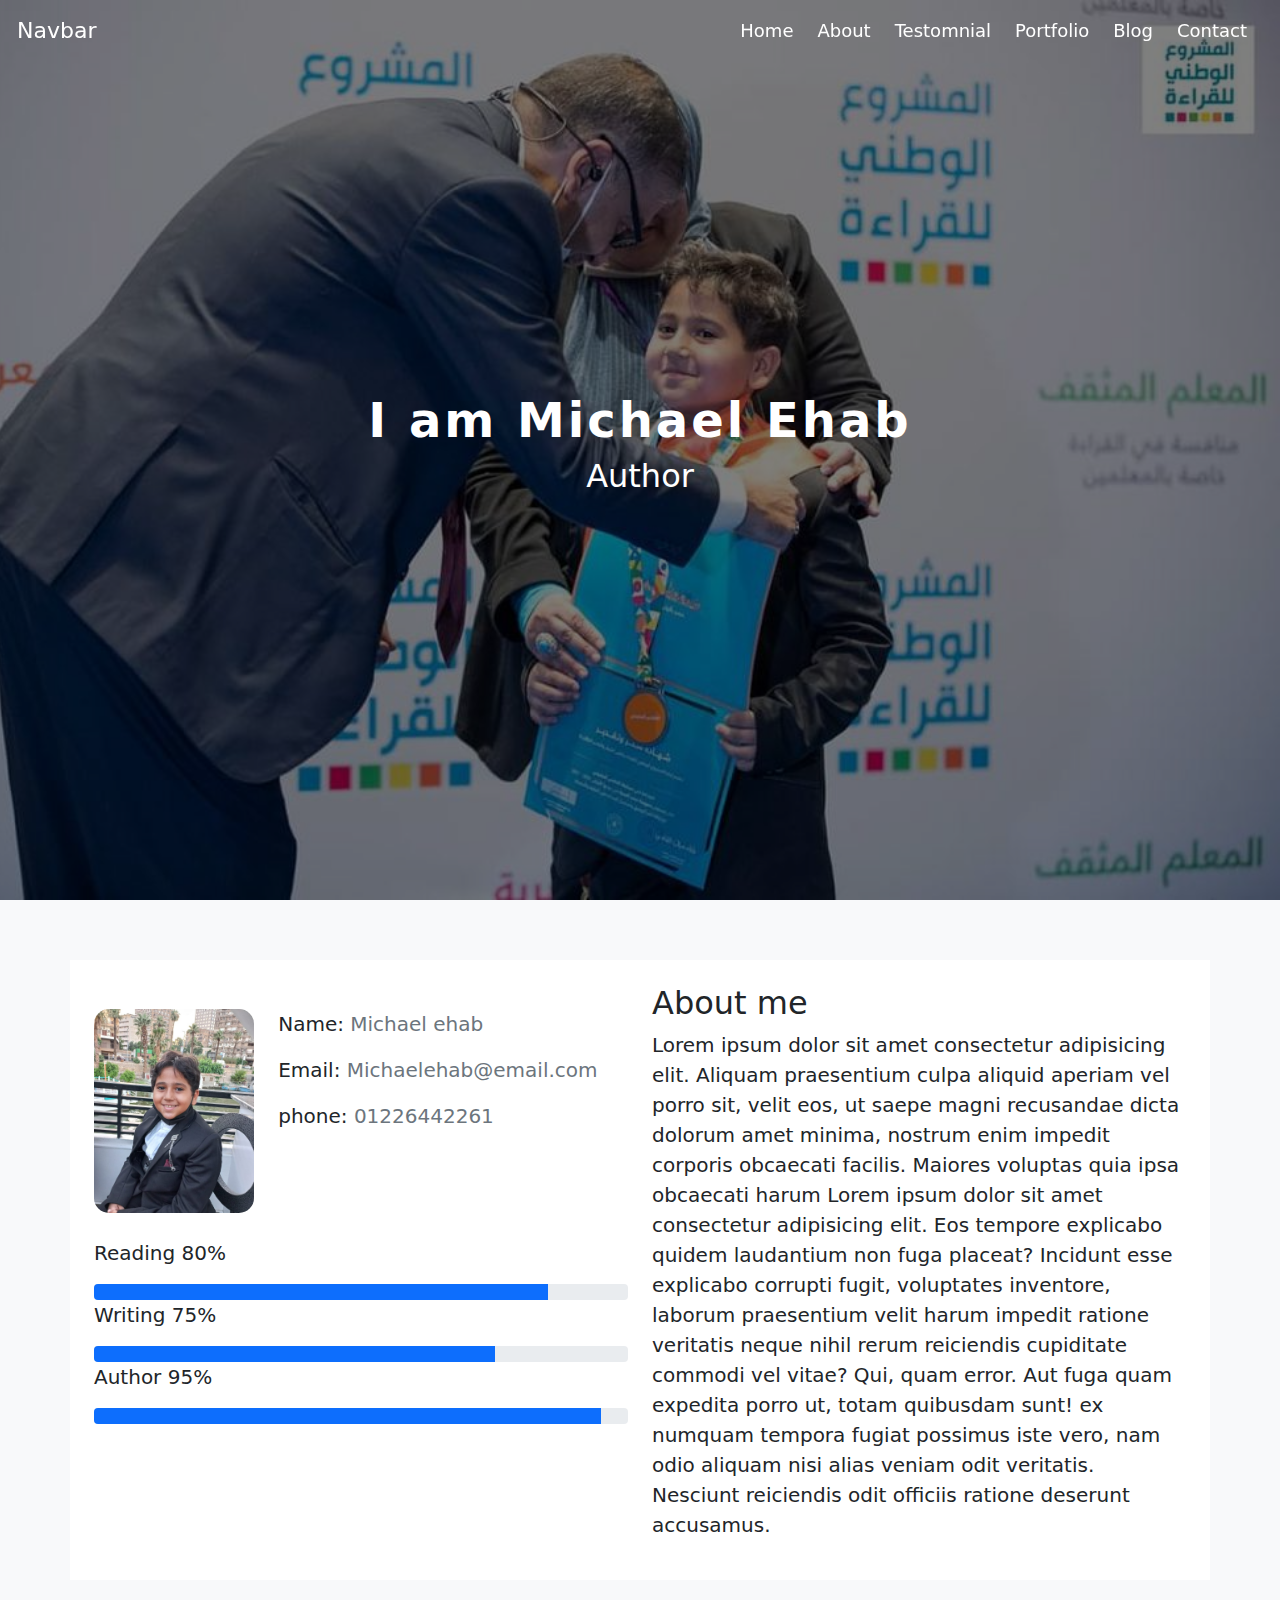
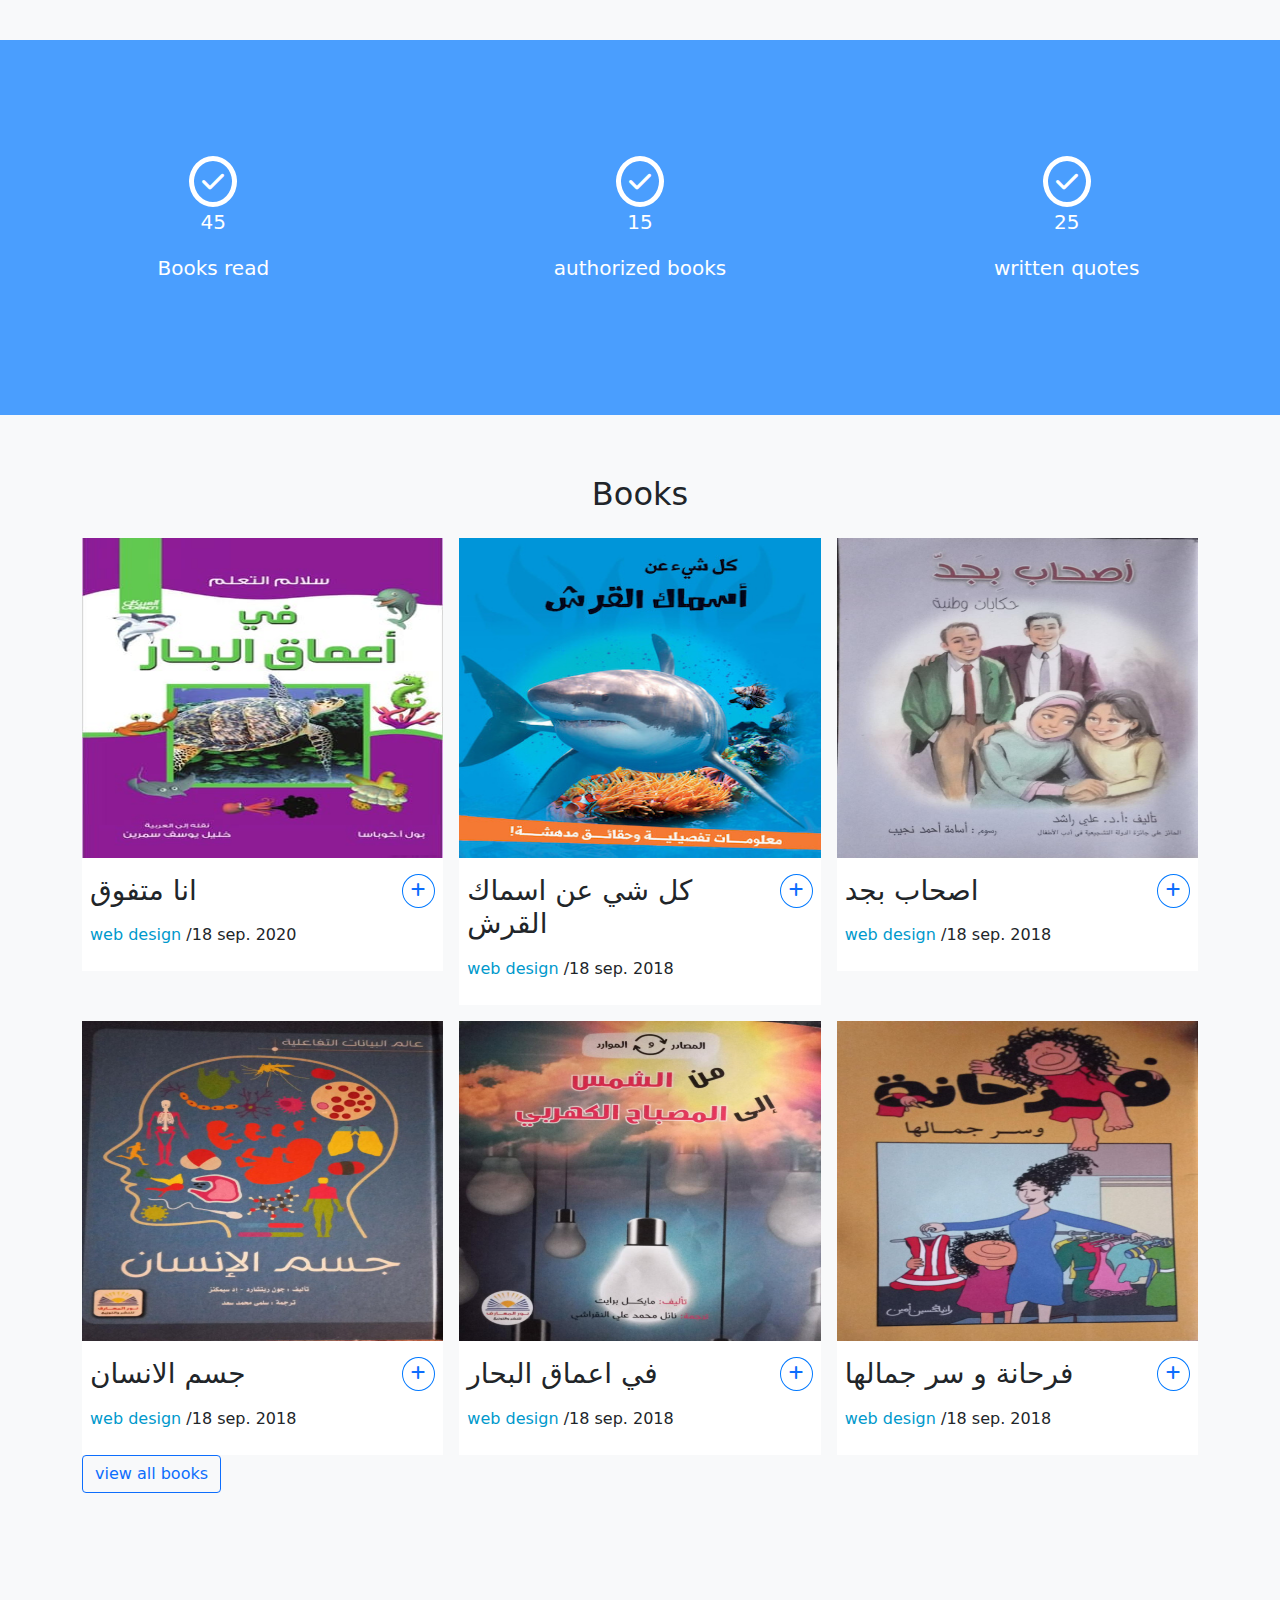
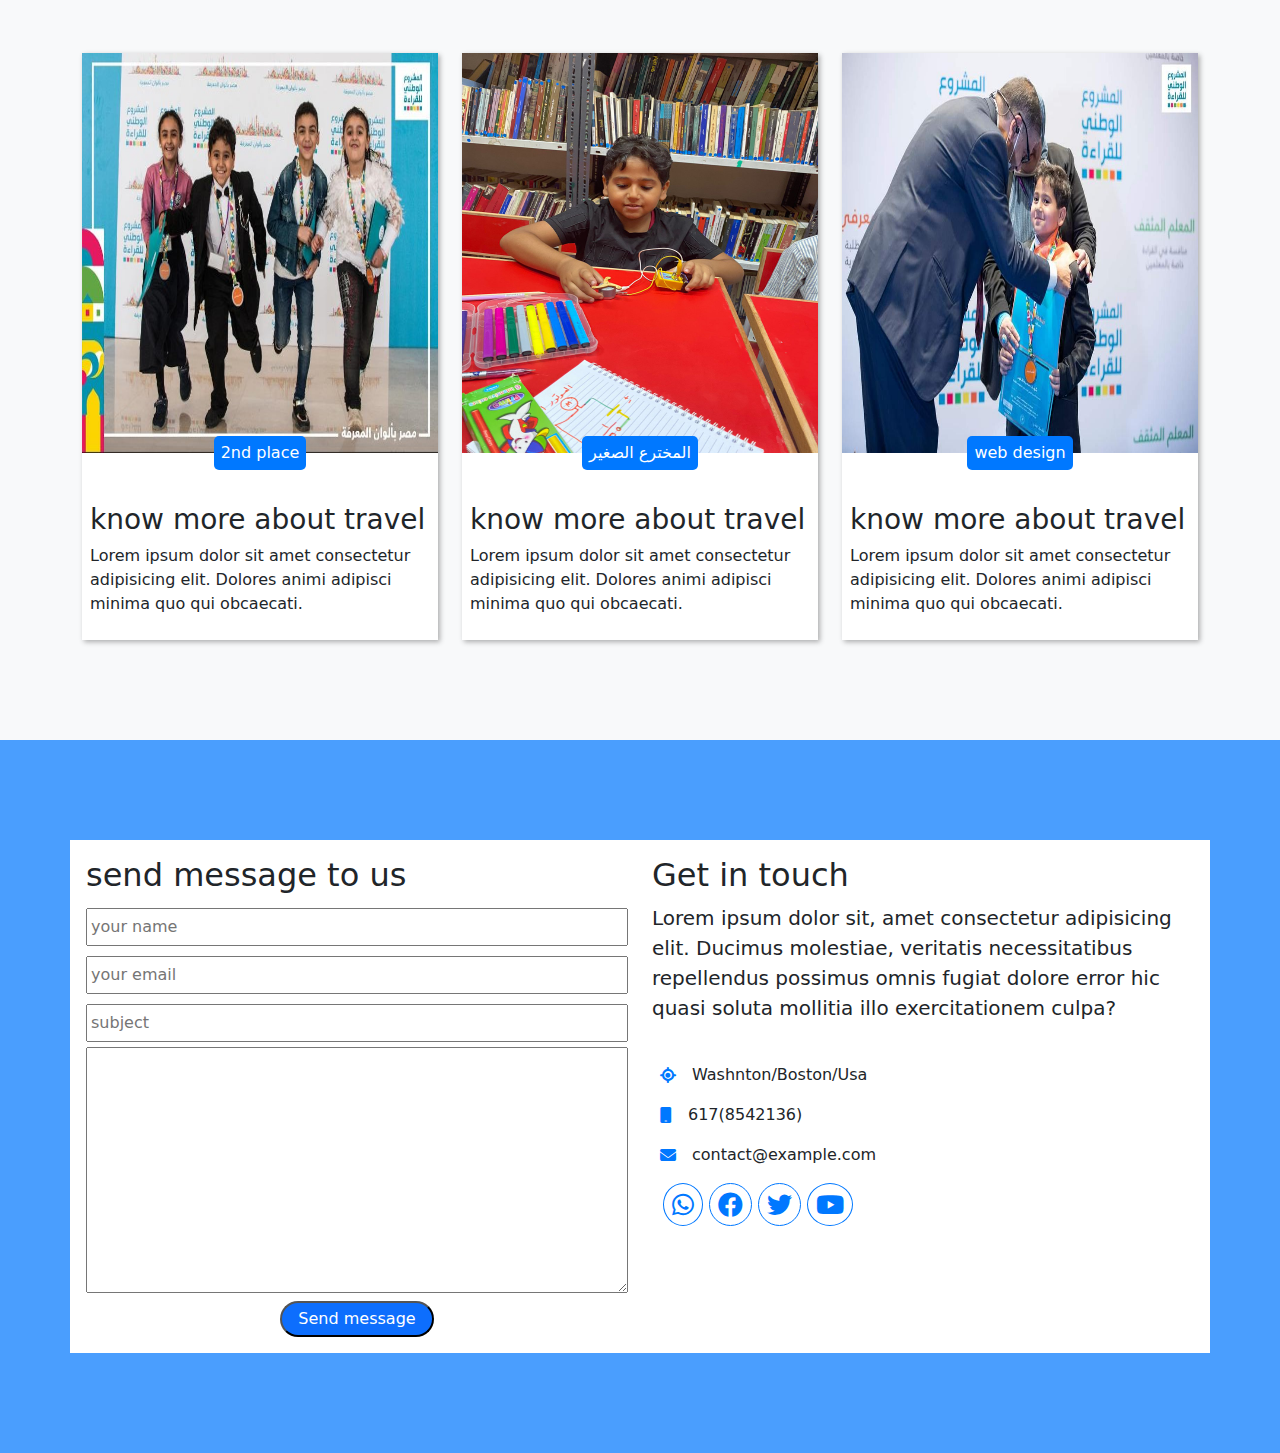
==== index.html @ 4e52237f "books" ====
<!DOCTYPE html>
<html lang="en">

<head>
    <meta charset="UTF-8">
    <meta http-equiv="X-UA-Compatible" content="IE=edge">
    <meta name="viewport" content="width=device-width, initial-scale=1.0">
    <title>Document</title>


    <link rel="stylesheet" href="css/bootstrap.min.css">
    <link rel="stylesheet" href="css/style.css">
    <link rel="stylesheet" href="css/all.min.css">
</head>

<nav id="main-nav" class="navbar navbar-expand-lg navbar-dark fixed-top">
    <div class="container-fluid">
        <div class="space">
            <div class="brand">
                <a class="navbar-brand" href="#">Navbar</a>
                <button class="navbar-toggler" type="button" data-bs-toggle="collapse" data-bs-target="#navbarNav"
                    aria-controls="navbarNav" aria-expanded="false" aria-label="Toggle navigation">
                    <span class="navbar-toggler-icon"></span>
                </button>
            </div>
            <div class="links p-1 ms-auto">
                <div class="collapse navbar-collapse" id="navbarNav">
                    <ul class="navbar-nav ">
                        <li class="nav-item">
                            <a class="nav-link" href="#home">Home</a>
                        </li>
                        <li class="nav-item">
                            <a class="nav-link" href="#about">About</a>
                        </li>


                        <li class="nav-item">
                            <a class="nav-link" href="#testomnial">Testomnial</a>
                        </li>
                        <li class="nav-item">
                            <a class="nav-link" href="#portfolio">Portfolio</a>
                        </li>
                        <li class="nav-item">
                            <a class="nav-link" href="#blog">Blog</a>
                        </li>
                        <li class="nav-item">
                            <a class="nav-link" href="#Contact">Contact</a>
                        </li>
                    </ul>
                </div>
            </div>
        </div>
    </div>
</nav>
<header id="home" class=" d-flex justify-content-center align-items-center">

    <div class="layer2">

    </div>
    <div class="content-home">
        <h1> I am Michael Ehab</h1>
        <h2> Author</h2>
    </div>

</header>

<body class=" bg-light">
    <div id="about" class="about ">
        <div class="container bg-white p-4">
            <div class="row">
                <div class="col-lg-6">
                    <div class="inner d-flex">
                        <div class="image">
                            <img src="images/mikoo.jpeg">
                        </div>
                        <div class="me ps-4">
                            <p class="lead"> Name: <span class="text-muted"> Michael ehab</span></p>

                            <p class="lead"> Email: <span class="text-muted"> Michaelehab@email.com</span></p>
                            <p class="lead"> phone: <span class="text-muted"> 01226442261</span></p>
                        </div>
                    </div>
                    <div class="skills">
                        <div class="abil">
                            <p class="lead"> Reading 80%</p>
                            <div class="progress ">
                                <div class="progress-bar" role="progressbar" style="width: 85%" aria-valuenow="0"
                                    aria-valuemin="0" aria-valuemax="100"></div>
                            </div>
                        </div>
                        <div class="abil">
                            <p class="lead"> Writing 75%</p>
                            <div class="progress w-100">
                                <div class="progress-bar" role="progressbar" style="width: 75%" aria-valuenow="0"
                                    aria-valuemin="0" aria-valuemax="100"></div>
                            </div>
                        </div>
                        <div class="abil">
                            <p class="lead"> Author 95%</p>
                            <div class="progress w-100">
                                <div class="progress-bar" role="progressbar" style="width: 95%" aria-valuenow="0"
                                    aria-valuemin="0" aria-valuemax="100"></div>
                            </div>
                        </div>


                    </div>

                </div>
                <div class="col-lg-6">
                    <h2> About me</h2>
                    <p class="lead"> Lorem ipsum dolor sit amet consectetur adipisicing elit. Aliquam praesentium culpa
                        aliquid
                        aperiam vel porro sit, velit eos, ut saepe magni recusandae dicta dolorum amet minima, nostrum
                        enim impedit corporis obcaecati facilis. Maiores voluptas quia ipsa obcaecati harum Lorem ipsum
                        dolor sit amet consectetur adipisicing elit. Eos tempore explicabo quidem laudantium non fuga
                        placeat? Incidunt esse explicabo corrupti fugit, voluptates inventore, laborum praesentium velit
                        harum impedit ratione veritatis neque nihil rerum reiciendis cupiditate commodi vel vitae? Qui,
                        quam error. Aut fuga quam expedita porro ut, totam quibusdam sunt! ex numquam
                        tempora fugiat possimus iste vero, nam odio aliquam nisi alias veniam odit veritatis. Nesciunt
                        reiciendis odit officiis ratione deserunt accusamus.</p>
                </div>
            </div>

        </div>
    </div>


    <div id="projects" class="clients">
        <div class="layer"></div>
        <div class="container-fluid position-relative text-white fw-bolder">
            <div class="row">
                <div class="col-lg-4 text-center py-3">
                    <div class="ico-clients">
                        <i class="fa-solid fa-check"></i>
                    </div>
                    <p class="lead"> 45 </p>
                    <p class="lead"> Books read</p>
                </div>
                <div class="col-lg-4 text-center py-3">
                    <div class="ico-clients">
                        <i class="fa-solid fa-check"></i>
                    </div>
                    <p class="lead"> 15 </p>
                    <p class="lead"> authorized books</p>
                </div>
                <div class="col-lg-4 text-center py-3">
                    <div class="ico-clients">
                        <i class="fa-solid fa-check"></i>
                    </div>
                    <p class="lead"> 25 </p>
                    <p class="lead"> written quotes</p>
                </div>

            </div>
        </div>

    </div>
    <div id="portfolio" class="portfolio">
        <div class="container">
            <div class="row gx-3 gy-3">
                <h2 class="text-center"> Books</h2>

                <div class="col-lg-4 overflow-hidden ">
                    <div class="overflow-hidden">
                        <img class="img-portfolio" src="images/IMG-20220711-WA0028.jpg">
                    </div>
                    <div class="content-port d-flex justify-content-between  bg-white p-2">
                        <div class="data">
                            <h3 class="py-2"> انا متفوق</h3>
                            <p> <span class="color"> web design</span> /18 sep. 2020</p>
                        </div>
                        <div
                            class="ico-portfolio rounded-circle d-flex justify-content-center align-items-center py-3 px-2 mt-2">
                           <a href="">
                            <i class="fa-solid fa-plus "></i>
                           </a>
                           
                        </div>
                    </div>
                </div>
                <div class="col-lg-4 overflow-hidden">
                    <div class="overflow-hidden">
                        <img class="img-portfolio " src="images/IMG-20220709-WA0010.jpg">
                    </div>
                    <div class="content-port d-flex justify-content-between  bg-white p-2">
                        <div class="data">
                            <h3 class="py-2"> كل شي عن اسماك القرش</h3>
                            <p> <span class="color"> web design</span> /18 sep. 2018</p>
                        </div>
                        <div
                            class="ico-portfolio rounded-circle d-flex justify-content-center align-items-center py-3 px-2 mt-2">
                            <a href="">
                                <i class="fa-solid fa-plus "></i>
                               </a>
                        </div>
                    </div>
                </div>

                <div class="col-lg-4 overflow-hidden">
                    <div class="overflow-hidden">
                        <img class="img-portfolio" src="images/IMG-20220711-WA0024.jpg">
                    </div>
                    <div class="content-port d-flex justify-content-between  bg-white p-2">
                        <div class="data">
                            <h3 class="py-2"> اصحاب بجد</h3>
                            <p> <span class="color"> web design</span> /18 sep. 2018</p>
                        </div>
                        <div
                            class="ico-portfolio rounded-circle d-flex justify-content-center align-items-center py-3 px-2 mt-2">
                            <a href="">
                                <i class="fa-solid fa-plus "></i>
                               </a>
                        </div>
                    </div>
                </div>

                <div class="col-lg-4 overflow-hidden">
                    <div class="overflow-hidden">
                        <img class="img-portfolio" src="images/IMG-20220711-WA0027.jpg">
                    </div>
                    <div class="content-port d-flex justify-content-between  bg-white p-2">
                        <div class="data">
                            <h3 class="py-2"> جسم الانسان</h3>
                            <p> <span class="color"> web design</span> /18 sep. 2018</p>
                        </div>
                        <div
                            class="ico-portfolio rounded-circle d-flex justify-content-center align-items-center py-3 px-2 mt-2">
                            <a href="">
                                <i class="fa-solid fa-plus "></i>
                               </a>
                        </div>
                    </div>
                </div>

                <div class="col-lg-4 overflow-hidden">
                    <div class="overflow-hidden">
                        <img class="img-portfolio" src="images/IMG-20220711-WA0016.jpg">
                    </div>
                    <div class="content-port d-flex justify-content-between  bg-white p-2">
                        <div class="data">
                            <h3 class="py-2"> في اعماق البحار</h3>
                            <p> <span class="color"> web design</span> /18 sep. 2018</p>
                        </div>
                        <div
                            class="ico-portfolio rounded-circle d-flex justify-content-center align-items-center py-3 px-2 mt-2">
                            <a href="">
                                <i class="fa-solid fa-plus "></i>
                            </a>
                        </div>
                    </div>
                </div>

                <div class="col-lg-4 overflow-hidden">
                    <div class="overflow-hidden">
                        <img class="img-portfolio" src="images/IMG-20220711-WA0018.jpg">
                    </div>
                    <div class="content-port d-flex justify-content-between  bg-white p-2">
                        <div class="data">
                            <h3 class="py-2"> فرحانة و سر جمالها</h3>
                            <p> <span class="color"> web design</span> /18 sep. 2018</p>
                        </div>
                        <div
                            class="ico-portfolio rounded-circle d-flex justify-content-center align-items-center py-3 px-2 mt-2">
                            <a href="">
                                <i class="fa-solid fa-plus "></i>
                               </a>
                        </div>
                    </div>
                </div>
            </div>
            <a href="test.html">
            <button class="btn btn-outline-primary mx-auto"> view all books </button>
        </a>
        </div>
    </div>
   
    <div id="blog" class="blog">
        <div class="container bg-light">
            <div class="row">
                <div class="col-lg-4">
                    <div class="blogt bg-white ">
                        <img class="w-100 h-50" src="images/compet.jpeg">
                        <div class="d-flex justify-content-center">
                            <p class="text-center cat-blog"> 2nd place </p>
                        </div>
                        <div class="px-2 pb-2">
                            <h3> know more about travel</h3>
                            <p> Lorem ipsum dolor sit amet consectetur adipisicing elit. Dolores animi adipisci minima
                                quo
                                qui
                                obcaecati.</p>
                        </div>
                    </div>
                </div>
                <div class="col-lg-4">
                    <div class="blogt bg-white ">
                        <img class="w-100 h-50" src="images/mikoo2.jpeg">
                        <div class="d-flex justify-content-center">
                            <p class="text-center cat-blog"> المخترع الصغير</p>
                        </div>
                        <div class="px-2 pb-2">
                            <h3> know more about travel</h3>
                            <p> Lorem ipsum dolor sit amet consectetur adipisicing elit. Dolores animi adipisci minima
                                quo
                                qui
                                obcaecati.</p>
                        </div>
                    </div>
                </div>
                <div class="col-lg-4">
                    <div class="blogt bg-white ">
                        <img class="w-100 h-50" src="images/mikocover.jpg">
                        <div class="d-flex justify-content-center">
                            <p class="text-center cat-blog"> web design</p>
                        </div>
                        <div class="px-2 pb-2">
                            <h3> know more about travel</h3>
                            <p> Lorem ipsum dolor sit amet consectetur adipisicing elit. Dolores animi adipisci minima
                                quo
                                qui
                                obcaecati.</p>
                        </div>
                    </div>
                </div>
            </div>
        </div>
    </div>
    <div id="Contact" class="contact">
        <div class="layer"></div>
        <div class="container position-relative bg-white p-3">
            <div class="row">
                <div class="col-lg-6">
                    <h2> send message to us</h2>
                    <div class="inputs">
                        <input type="text" placeholder="your name">
                        <input type="email" placeholder="your email">
                        <input type="text" placeholder="subject">
                        <textarea name="" id="" cols="30" rows="10"></textarea>
                        <button class="rounded-pill w-40 m-auto mt-2 bg-primary text-white px-3 py-1"> Send
                            message</button>
                    </div>
                </div>
                <div class="col-lg-6">
                    <h2> Get in touch</h2>
                    <p class="lead"> Lorem ipsum dolor sit, amet consectetur adipisicing elit. Ducimus molestiae,
                        veritatis
                        necessitatibus repellendus possimus omnis fugiat dolore error hic quasi soluta mollitia illo
                        exercitationem culpa?</p>
                    <div class="info pt-4 ">
                        <div class="icons-contact d-flex ">
                            <i class="fa-solid fa-location pt-1 ps-2 "></i>
                            <p class="ps-3 text-capitalize"> washnton/boston/usa</p>
                        </div>
                        <div class="icons-contact d-flex ">
                            <i class="fa-solid fa-mobile pt-1 ps-2 "></i>
                            <p class="ps-3"> 617(8542136)</p>
                        </div>
                        <div class="icons-contact d-flex ">
                            <i class="fa-solid fa-envelope pt-1 ps-2 "></i>
                            <p class="ps-3"> contact@example.com</p>
                        </div>
                    </div>
                    <div class="social-media d-flex ps-2">
                        <i class="fa-brands fa-whatsapp p-2 "></i>
                        <i class="fa-brands fa-facebook p-2 "></i>
                        <i class="fa-brands fa-twitter  p-2"></i>
                        <i class="fa-brands fa-youtube  p-2"></i>

                    </div>
                </div>
            </div>
        </div>
    </div>


    <script src="js/jquery-3.6.0.js"></script>
    <script src="js/popper.min.js"></script>
    <script src="js/bootstrap.min.js"></script>
    <script src="main.js"></script>
</body>

</html>
---- css/style.css ----
*{
    scroll-behavior: auto !important;
   
}



header{
background-image: url(../images/mikocover.jpg);
background-position:100%;
background-size: cover;
background-attachment: fixed;
height: 100vh;
}
#main-nav{

    background-color: transparent;
    transition: 2s;
}

.nav-link{
    color: white !important;
    font-size: 18px;
    padding: 5px 9px;
    margin: 0 4px;
    background-color: rgba;
  
}
.navbar-brand{
    font-size: 22px;
    
}
.space{
    display: flex;
    justify-content: space-between;
    width: 100%;
    padding: 0px 5px;
    align-items: center;
    
    
   

}
#home{
    position: relative;
}
.layer2{
    position: absolute;
    height: 100%;
    width: 100%;
    right: 0;
    top: 0;
    left: 0;
    bottom: 0;
    background-color: rgba(0, 0, 0, 0.5);
}
.content-home h1{
    font-weight: 900;
    font-size: 3rem;
    letter-spacing: 3px;
}
.content-home{
    color: white;
    text-align: center;
    padding-bottom: 5px;
    position: relative;
}
.image{
    width: 30%;
}
.image img{
    width: 100%;
    border-radius: 15px;
}
.about{
    padding: 60px 0;
   
}
.inner{
    padding:25px 0;
}
.services{
    padding: 50px 0 ;
}
.serv{
    border-radius: 15px;
    border: none;
    text-align: center !important;
}
.serv i{
   font-size: 40px;

    background-color: white;
    width: 3rem;
    height: 3rem;
    padding: 42px;
    border-radius: 50%;
   
    border: 10px solid #0078ff ;
}
.serv :hover i{
    background-color: #0078ff;
    color: white;
    box-shadow: 0 0 10px #0078ff;
}
.services h2{
    font-family: 'Segoe UI', Tahoma, Geneva, Verdana, sans-serif;
    font-weight: 700;
    font-size: 42px;
}
.clients{
    background-image: url(../images/counters-bg.jpg);
    background-size: cover;
    background-position: center center;
    background-attachment: fixed;
    padding: 100px 0;
    position: relative;
}

.ico-clients i{
  padding: 8px;
   color: white;
   font-size: 25px;
   border: 5px solid white;
   border-radius: 50%;
}
.portfolio{
    padding: 60px 0;
    overflow: hidden;
}
.color{
    color: #09c;
}
.portfolio img{
    width: 100%;
}
.img-portfolio{
   height: 320px;
    transition: 0.5s;
}
.img-portfolio:hover{
    transform: scale(1.1);
    overflow: hidden;
   
    
   
}
.ico-portfolio{

    color: #0078ff;
    border: 1px solid #0078ff;
    height: 30px;
}
.testomnial{
    background-image: url(../images/overlay-bg.jpg);
    background-position: center center;
    background-size: cover;
    background-attachment: fixed;
    padding: 100px 8px;
    position: relative;
}
.layer{
    background-color:#0078ff ;
    position: absolute;
    opacity: 0.7;
    width: 100%;
    height: 100%;
    top: 0;
    bottom: 0;
    left: 0;
    right: 0;
}
.carousel-item{
    color: white;
}
.test{
    border-radius: 50%;
    width: 15%;
}
.blog{
    padding: 100px 0;
}
.cat-blog{
    background-color: #0078ff;
    color: white;
    border-radius: 5px;
    padding: 5px 7px;
    transform: translateY(-50%);
    
}
.blogt{
    box-shadow: 2px 2px 5px rgba(0, 0, 0, 0.308);
}
.blogt img{
    height: 400px !important;
}
.inputs{
    display: flex;
    flex-direction: column;
    justify-content: center;
}
.inputs input{
    padding: 5px 3px;
    margin: 5px 0;
}
.contact{
    padding: 100px 0;
    position: relative;
    background-image: url(../images/overlay-bg.jpg);
    background-size: cover;
    background-position: center center;
    background-attachment: fixed;
}
.contact i{
    color: #0078ff;
}
.social-media i{
    border: 1px solid #0078ff;
    padding: 5px 8px ;
    font-size:25px ;
    border-radius: 50%;
    margin: 0 3px;
}
.social-media i:hover{
    background-color: #0078ff;
    color: white;
}
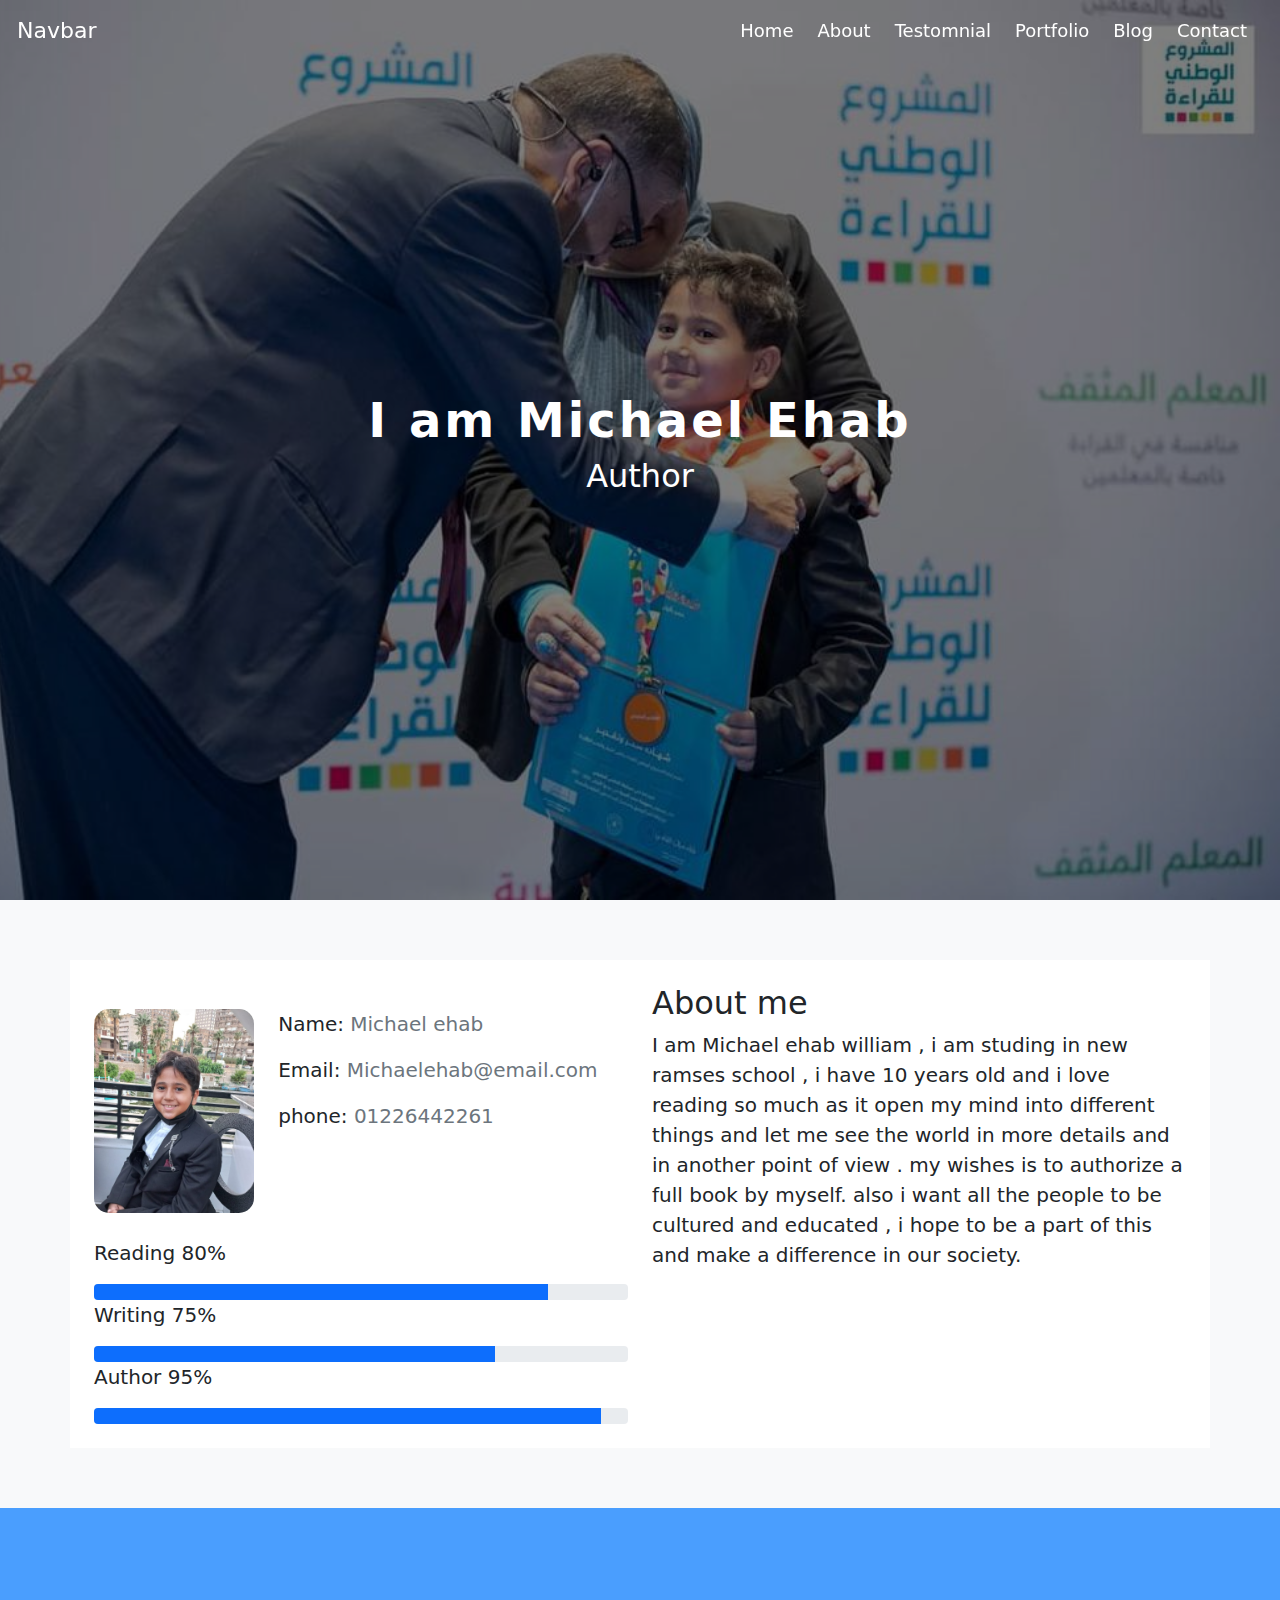
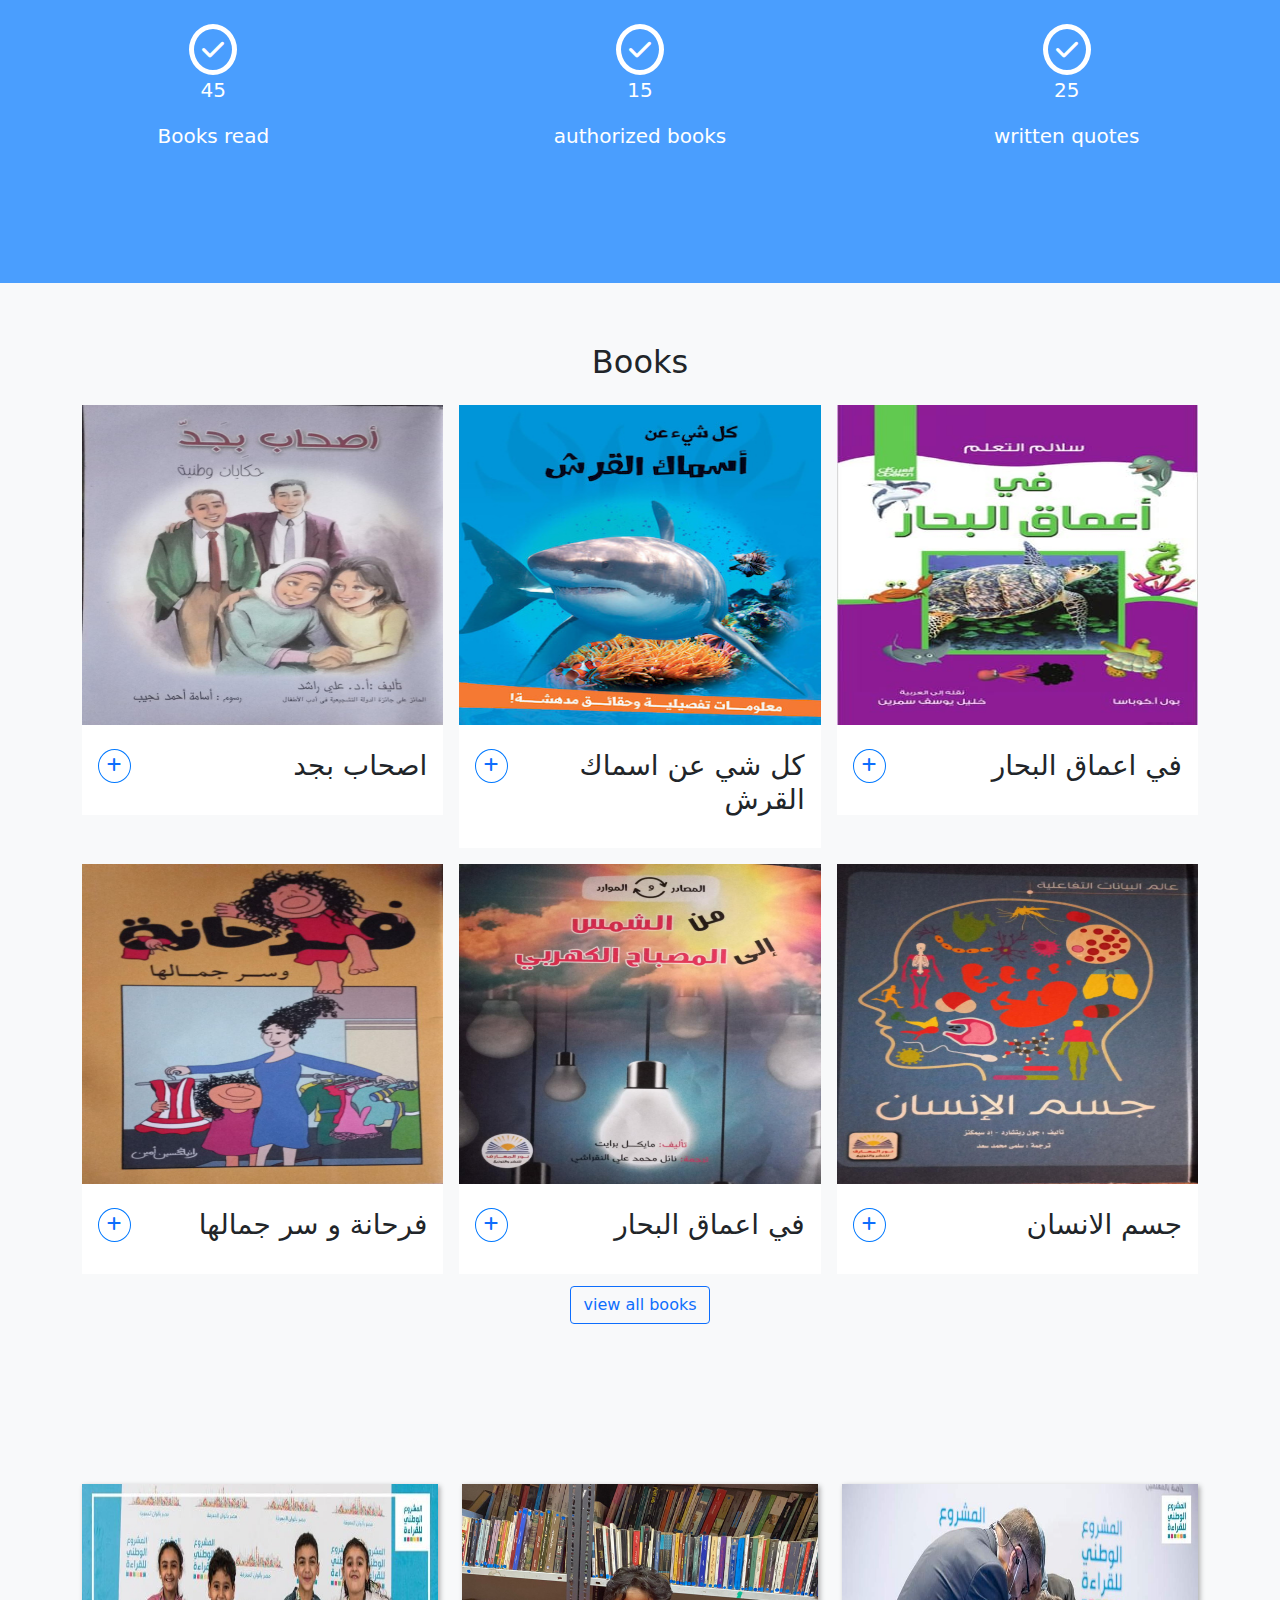
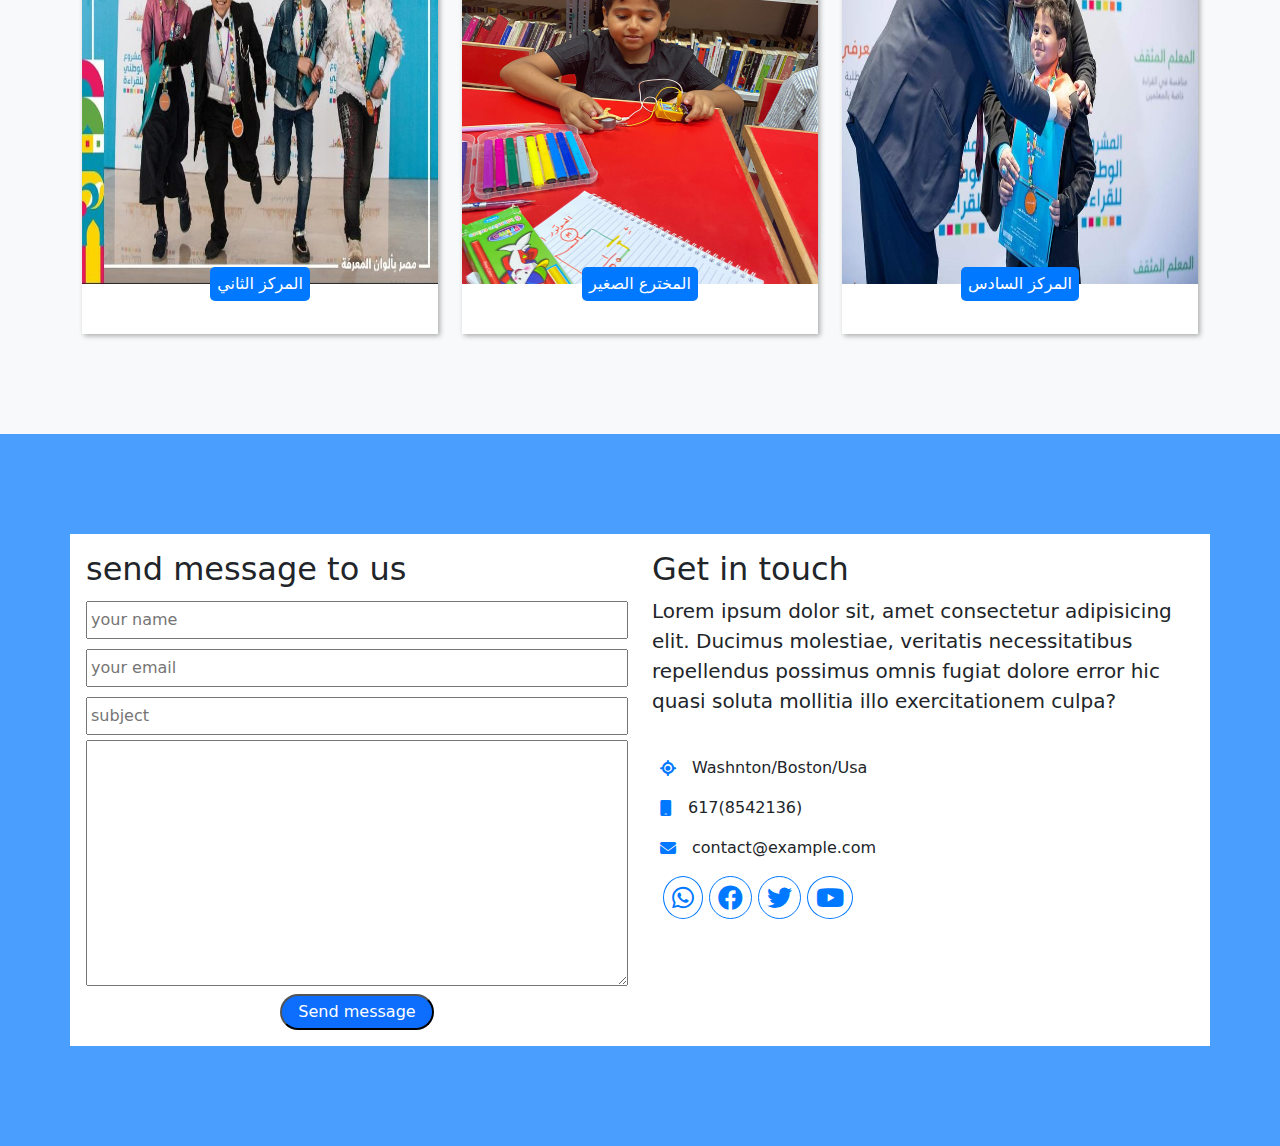
==== commit ac25c15b: "new" ====
--- a/index.html
+++ b/index.html
@@ -109,16 +109,11 @@
                 </div>
                 <div class="col-lg-6">
                     <h2> About me</h2>
-                    <p class="lead"> Lorem ipsum dolor sit amet consectetur adipisicing elit. Aliquam praesentium culpa
-                        aliquid
-                        aperiam vel porro sit, velit eos, ut saepe magni recusandae dicta dolorum amet minima, nostrum
-                        enim impedit corporis obcaecati facilis. Maiores voluptas quia ipsa obcaecati harum Lorem ipsum
-                        dolor sit amet consectetur adipisicing elit. Eos tempore explicabo quidem laudantium non fuga
-                        placeat? Incidunt esse explicabo corrupti fugit, voluptates inventore, laborum praesentium velit
-                        harum impedit ratione veritatis neque nihil rerum reiciendis cupiditate commodi vel vitae? Qui,
-                        quam error. Aut fuga quam expedita porro ut, totam quibusdam sunt! ex numquam
-                        tempora fugiat possimus iste vero, nam odio aliquam nisi alias veniam odit veritatis. Nesciunt
-                        reiciendis odit officiis ratione deserunt accusamus.</p>
+                    <p class="lead"> I am Michael ehab william , i am studing in new ramses school , i have 10 years old
+                        and i love reading so much as it open my mind into different things and let me see the world in
+                        more details and in another point of view . my wishes is to authorize a full book by myself.
+                        also i want all the people to be cultured and educated , i hope to be a part of this and make a
+                        difference in our society.</p>
                 </div>
             </div>
 
@@ -156,7 +151,7 @@
         </div>
 
     </div>
-    <div id="portfolio" class="portfolio">
+    <div id="portfolio" class="portfolio ">
         <div class="container">
             <div class="row gx-3 gy-3">
                 <h2 class="text-center"> Books</h2>
@@ -165,17 +160,17 @@
                     <div class="overflow-hidden">
                         <img class="img-portfolio" src="images/IMG-20220711-WA0028.jpg">
                     </div>
-                    <div class="content-port d-flex justify-content-between  bg-white p-2">
-                        <div class="data">
-                            <h3 class="py-2"> انا متفوق</h3>
-                            <p> <span class="color"> web design</span> /18 sep. 2020</p>
-                        </div>
-                        <div
-                            class="ico-portfolio rounded-circle d-flex justify-content-center align-items-center py-3 px-2 mt-2">
-                           <a href="">
-                            <i class="fa-solid fa-plus "></i>
-                           </a>
-                           
+                    <div class="content-port d-flex justify-content-between  bg-white p-3">
+                        <div class="data">
+                            <h3 class="py-2"> في اعماق البحار</h3>
+                          
+                        </div>
+                        <div
+                            class="ico-portfolio rounded-circle d-flex justify-content-center align-items-center py-3 px-2 mt-2">
+                            <a href="test.html">
+                                <i class="fa-solid fa-plus "></i>
+                            </a>
+
                         </div>
                     </div>
                 </div>
@@ -183,16 +178,16 @@
                     <div class="overflow-hidden">
                         <img class="img-portfolio " src="images/IMG-20220709-WA0010.jpg">
                     </div>
-                    <div class="content-port d-flex justify-content-between  bg-white p-2">
+                    <div class="content-port d-flex justify-content-between  bg-white p-3">
                         <div class="data">
                             <h3 class="py-2"> كل شي عن اسماك القرش</h3>
-                            <p> <span class="color"> web design</span> /18 sep. 2018</p>
-                        </div>
-                        <div
-                            class="ico-portfolio rounded-circle d-flex justify-content-center align-items-center py-3 px-2 mt-2">
-                            <a href="">
-                                <i class="fa-solid fa-plus "></i>
-                               </a>
+                           
+                        </div>
+                        <div
+                            class="ico-portfolio rounded-circle d-flex justify-content-center align-items-center py-3 px-2 mt-2">
+                            <a href="test.html">
+                                <i class="fa-solid fa-plus "></i>
+                            </a>
                         </div>
                     </div>
                 </div>
@@ -201,16 +196,16 @@
                     <div class="overflow-hidden">
                         <img class="img-portfolio" src="images/IMG-20220711-WA0024.jpg">
                     </div>
-                    <div class="content-port d-flex justify-content-between  bg-white p-2">
+                    <div class="content-port d-flex justify-content-between  bg-white p-3">
                         <div class="data">
                             <h3 class="py-2"> اصحاب بجد</h3>
-                            <p> <span class="color"> web design</span> /18 sep. 2018</p>
-                        </div>
-                        <div
-                            class="ico-portfolio rounded-circle d-flex justify-content-center align-items-center py-3 px-2 mt-2">
-                            <a href="">
-                                <i class="fa-solid fa-plus "></i>
-                               </a>
+                           
+                        </div>
+                        <div
+                            class="ico-portfolio rounded-circle d-flex justify-content-center align-items-center py-3 px-2 mt-2">
+                            <a href="test.html">
+                                <i class="fa-solid fa-plus "></i>
+                            </a>
                         </div>
                     </div>
                 </div>
@@ -219,16 +214,16 @@
                     <div class="overflow-hidden">
                         <img class="img-portfolio" src="images/IMG-20220711-WA0027.jpg">
                     </div>
-                    <div class="content-port d-flex justify-content-between  bg-white p-2">
+                    <div class="content-port d-flex justify-content-between  bg-white p-3">
                         <div class="data">
                             <h3 class="py-2"> جسم الانسان</h3>
-                            <p> <span class="color"> web design</span> /18 sep. 2018</p>
-                        </div>
-                        <div
-                            class="ico-portfolio rounded-circle d-flex justify-content-center align-items-center py-3 px-2 mt-2">
-                            <a href="">
-                                <i class="fa-solid fa-plus "></i>
-                               </a>
+                           
+                        </div>
+                        <div
+                            class="ico-portfolio rounded-circle d-flex justify-content-center align-items-center py-3 px-2 mt-2">
+                            <a href="test.html">
+                                <i class="fa-solid fa-plus "></i>
+                            </a>
                         </div>
                     </div>
                 </div>
@@ -237,14 +232,14 @@
                     <div class="overflow-hidden">
                         <img class="img-portfolio" src="images/IMG-20220711-WA0016.jpg">
                     </div>
-                    <div class="content-port d-flex justify-content-between  bg-white p-2">
+                    <div class="content-port d-flex justify-content-between  bg-white p-3">
                         <div class="data">
                             <h3 class="py-2"> في اعماق البحار</h3>
-                            <p> <span class="color"> web design</span> /18 sep. 2018</p>
-                        </div>
-                        <div
-                            class="ico-portfolio rounded-circle d-flex justify-content-center align-items-center py-3 px-2 mt-2">
-                            <a href="">
+                           
+                        </div>
+                        <div
+                            class="ico-portfolio rounded-circle d-flex justify-content-center align-items-center py-3 px-2 mt-2">
+                            <a href="test.html">
                                 <i class="fa-solid fa-plus "></i>
                             </a>
                         </div>
@@ -255,26 +250,29 @@
                     <div class="overflow-hidden">
                         <img class="img-portfolio" src="images/IMG-20220711-WA0018.jpg">
                     </div>
-                    <div class="content-port d-flex justify-content-between  bg-white p-2">
+                    <div class="content-port d-flex justify-content-between  bg-white p-3">
                         <div class="data">
                             <h3 class="py-2"> فرحانة و سر جمالها</h3>
-                            <p> <span class="color"> web design</span> /18 sep. 2018</p>
-                        </div>
-                        <div
-                            class="ico-portfolio rounded-circle d-flex justify-content-center align-items-center py-3 px-2 mt-2">
-                            <a href="">
-                                <i class="fa-solid fa-plus "></i>
-                               </a>
-                        </div>
-                    </div>
-                </div>
-            </div>
-            <a href="test.html">
-            <button class="btn btn-outline-primary mx-auto"> view all books </button>
-        </a>
-        </div>
-    </div>
-   
+                           
+                        </div>
+                        <div
+                            class="ico-portfolio rounded-circle d-flex justify-content-center align-items-center py-3 px-2 mt-2">
+                            <a href="test.html">
+                                <i class="fa-solid fa-plus "></i>
+                            </a>
+                        </div>
+                    </div>
+                </div>
+            </div>
+            <div class="d-flex justify-content-center mt-1">
+                <a href="test.html">
+                    <button class="btn btn-outline-primary mx-auto mt-2"> view all books </button>
+                </a>
+            </div>
+          
+        </div>
+    </div>
+
     <div id="blog" class="blog">
         <div class="container bg-light">
             <div class="row">
@@ -282,15 +280,9 @@
                     <div class="blogt bg-white ">
                         <img class="w-100 h-50" src="images/compet.jpeg">
                         <div class="d-flex justify-content-center">
-                            <p class="text-center cat-blog"> 2nd place </p>
-                        </div>
-                        <div class="px-2 pb-2">
-                            <h3> know more about travel</h3>
-                            <p> Lorem ipsum dolor sit amet consectetur adipisicing elit. Dolores animi adipisci minima
-                                quo
-                                qui
-                                obcaecati.</p>
-                        </div>
+                            <p class="text-center cat-blog"> المركز الثاني </p>
+                        </div>
+                       
                     </div>
                 </div>
                 <div class="col-lg-4">
@@ -299,28 +291,16 @@
                         <div class="d-flex justify-content-center">
                             <p class="text-center cat-blog"> المخترع الصغير</p>
                         </div>
-                        <div class="px-2 pb-2">
-                            <h3> know more about travel</h3>
-                            <p> Lorem ipsum dolor sit amet consectetur adipisicing elit. Dolores animi adipisci minima
-                                quo
-                                qui
-                                obcaecati.</p>
-                        </div>
+                        
                     </div>
                 </div>
                 <div class="col-lg-4">
                     <div class="blogt bg-white ">
                         <img class="w-100 h-50" src="images/mikocover.jpg">
                         <div class="d-flex justify-content-center">
-                            <p class="text-center cat-blog"> web design</p>
-                        </div>
-                        <div class="px-2 pb-2">
-                            <h3> know more about travel</h3>
-                            <p> Lorem ipsum dolor sit amet consectetur adipisicing elit. Dolores animi adipisci minima
-                                quo
-                                qui
-                                obcaecati.</p>
-                        </div>
+                            <p class="text-center cat-blog"> المركز السادس</p>
+                        </div>
+                       
                     </div>
                 </div>
             </div>
--- a/css/style.css
+++ b/css/style.css
@@ -127,6 +127,7 @@
 .portfolio{
     padding: 60px 0;
     overflow: hidden;
+    direction: rtl;
 }
 .color{
     color: #09c;
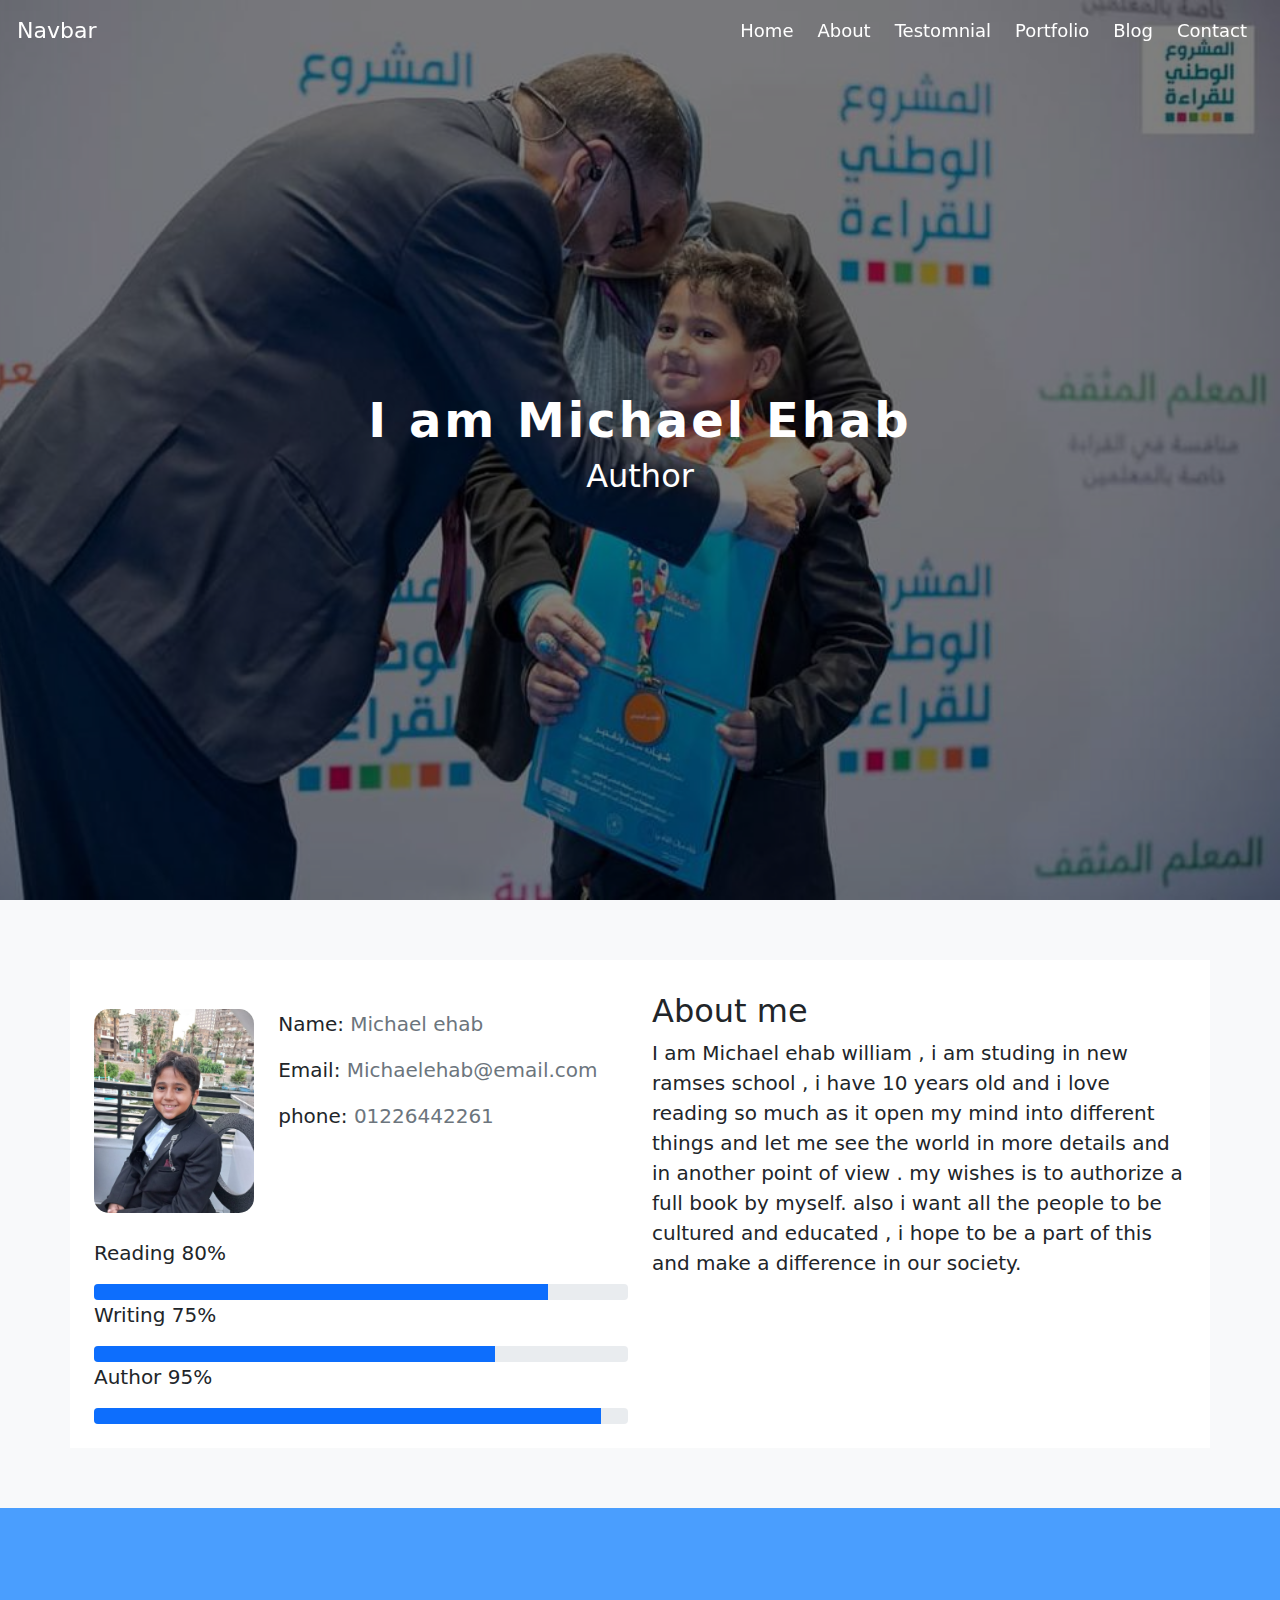
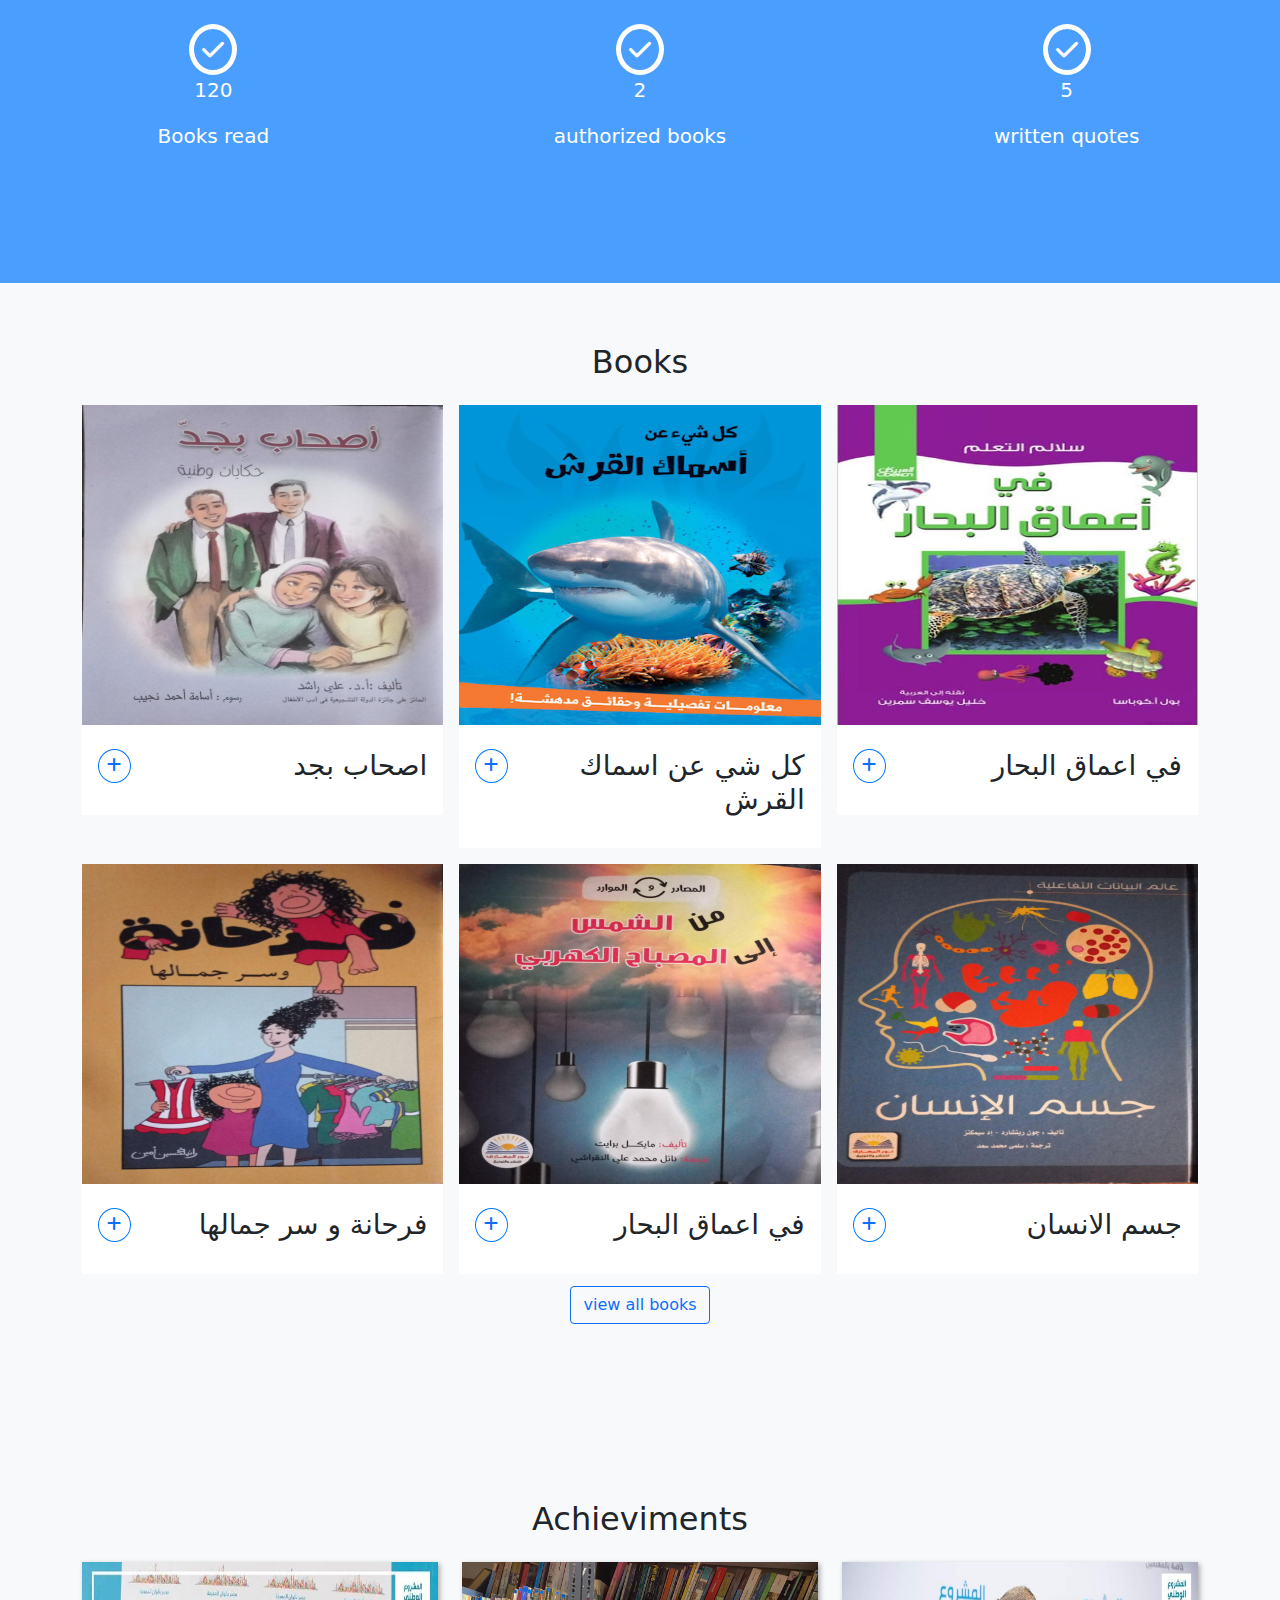
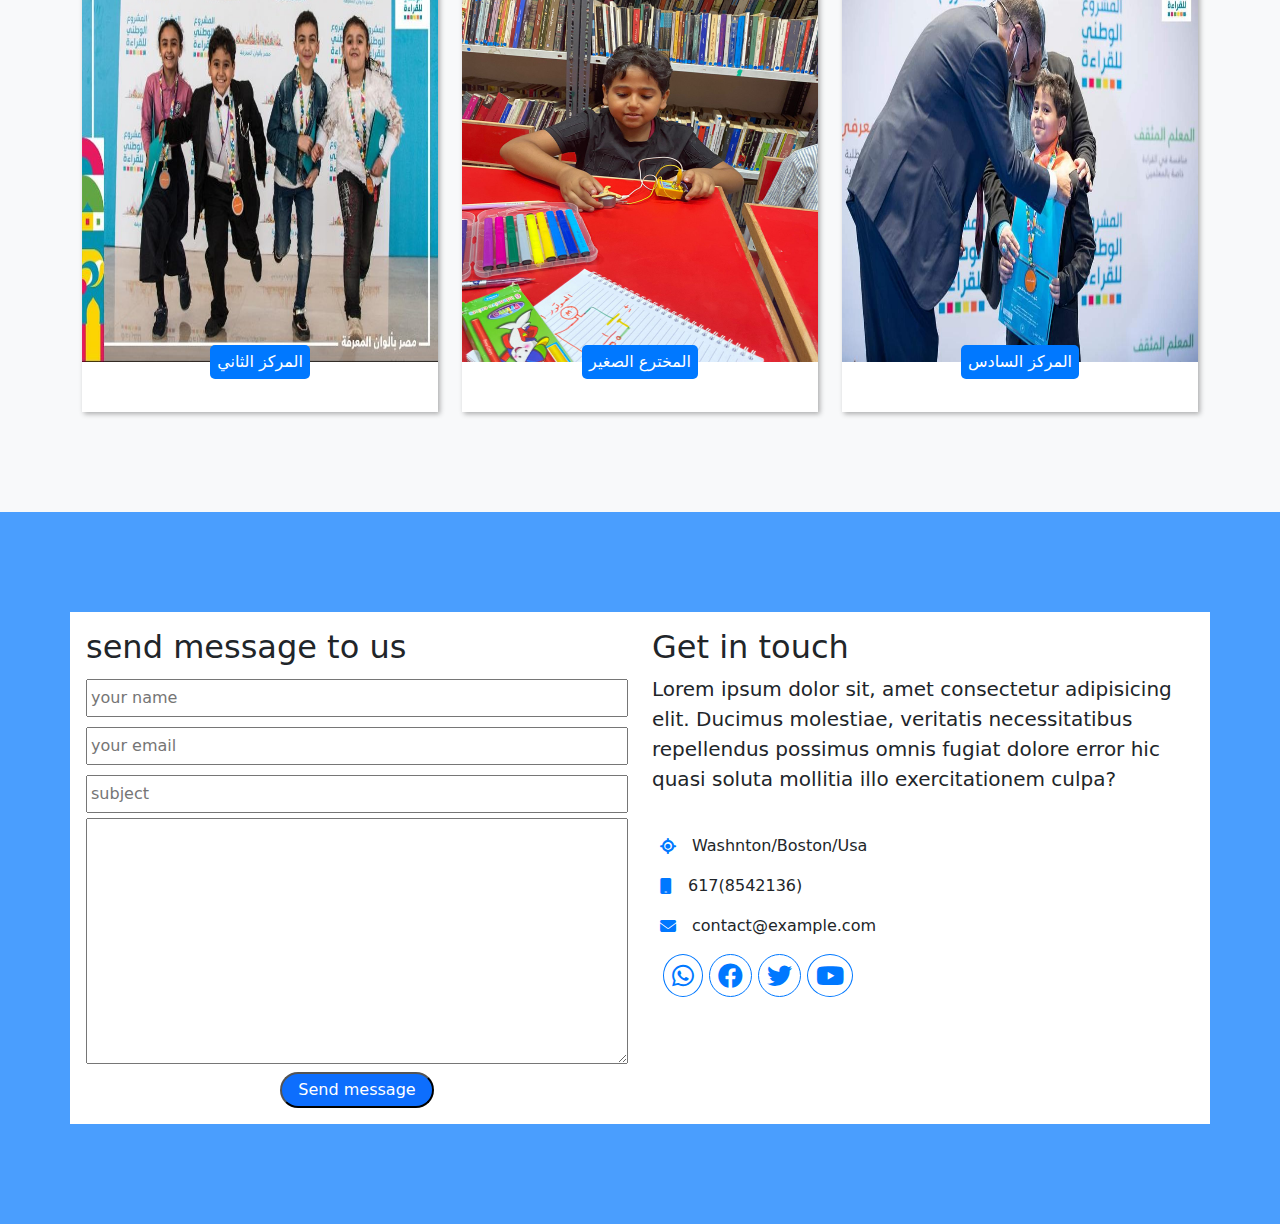
==== commit 076862cb: "Update index.html" ====
--- a/index.html
+++ b/index.html
@@ -108,7 +108,7 @@
 
                 </div>
                 <div class="col-lg-6">
-                    <h2> About me</h2>
+                    <h2 class="pt-2"> About me</h2>
                     <p class="lead"> I am Michael ehab william , i am studing in new ramses school , i have 10 years old
                         and i love reading so much as it open my mind into different things and let me see the world in
                         more details and in another point of view . my wishes is to authorize a full book by myself.
@@ -129,21 +129,21 @@
                     <div class="ico-clients">
                         <i class="fa-solid fa-check"></i>
                     </div>
-                    <p class="lead"> 45 </p>
+                    <p class="lead"> 120 </p>
                     <p class="lead"> Books read</p>
                 </div>
                 <div class="col-lg-4 text-center py-3">
                     <div class="ico-clients">
                         <i class="fa-solid fa-check"></i>
                     </div>
-                    <p class="lead"> 15 </p>
+                    <p class="lead"> 2 </p>
                     <p class="lead"> authorized books</p>
                 </div>
                 <div class="col-lg-4 text-center py-3">
                     <div class="ico-clients">
                         <i class="fa-solid fa-check"></i>
                     </div>
-                    <p class="lead"> 25 </p>
+                    <p class="lead"> 5 </p>
                     <p class="lead"> written quotes</p>
                 </div>
 
@@ -275,6 +275,7 @@
 
     <div id="blog" class="blog">
         <div class="container bg-light">
+            <h2 class="text-center py-3">Achieviments</h2>
             <div class="row">
                 <div class="col-lg-4">
                     <div class="blogt bg-white ">
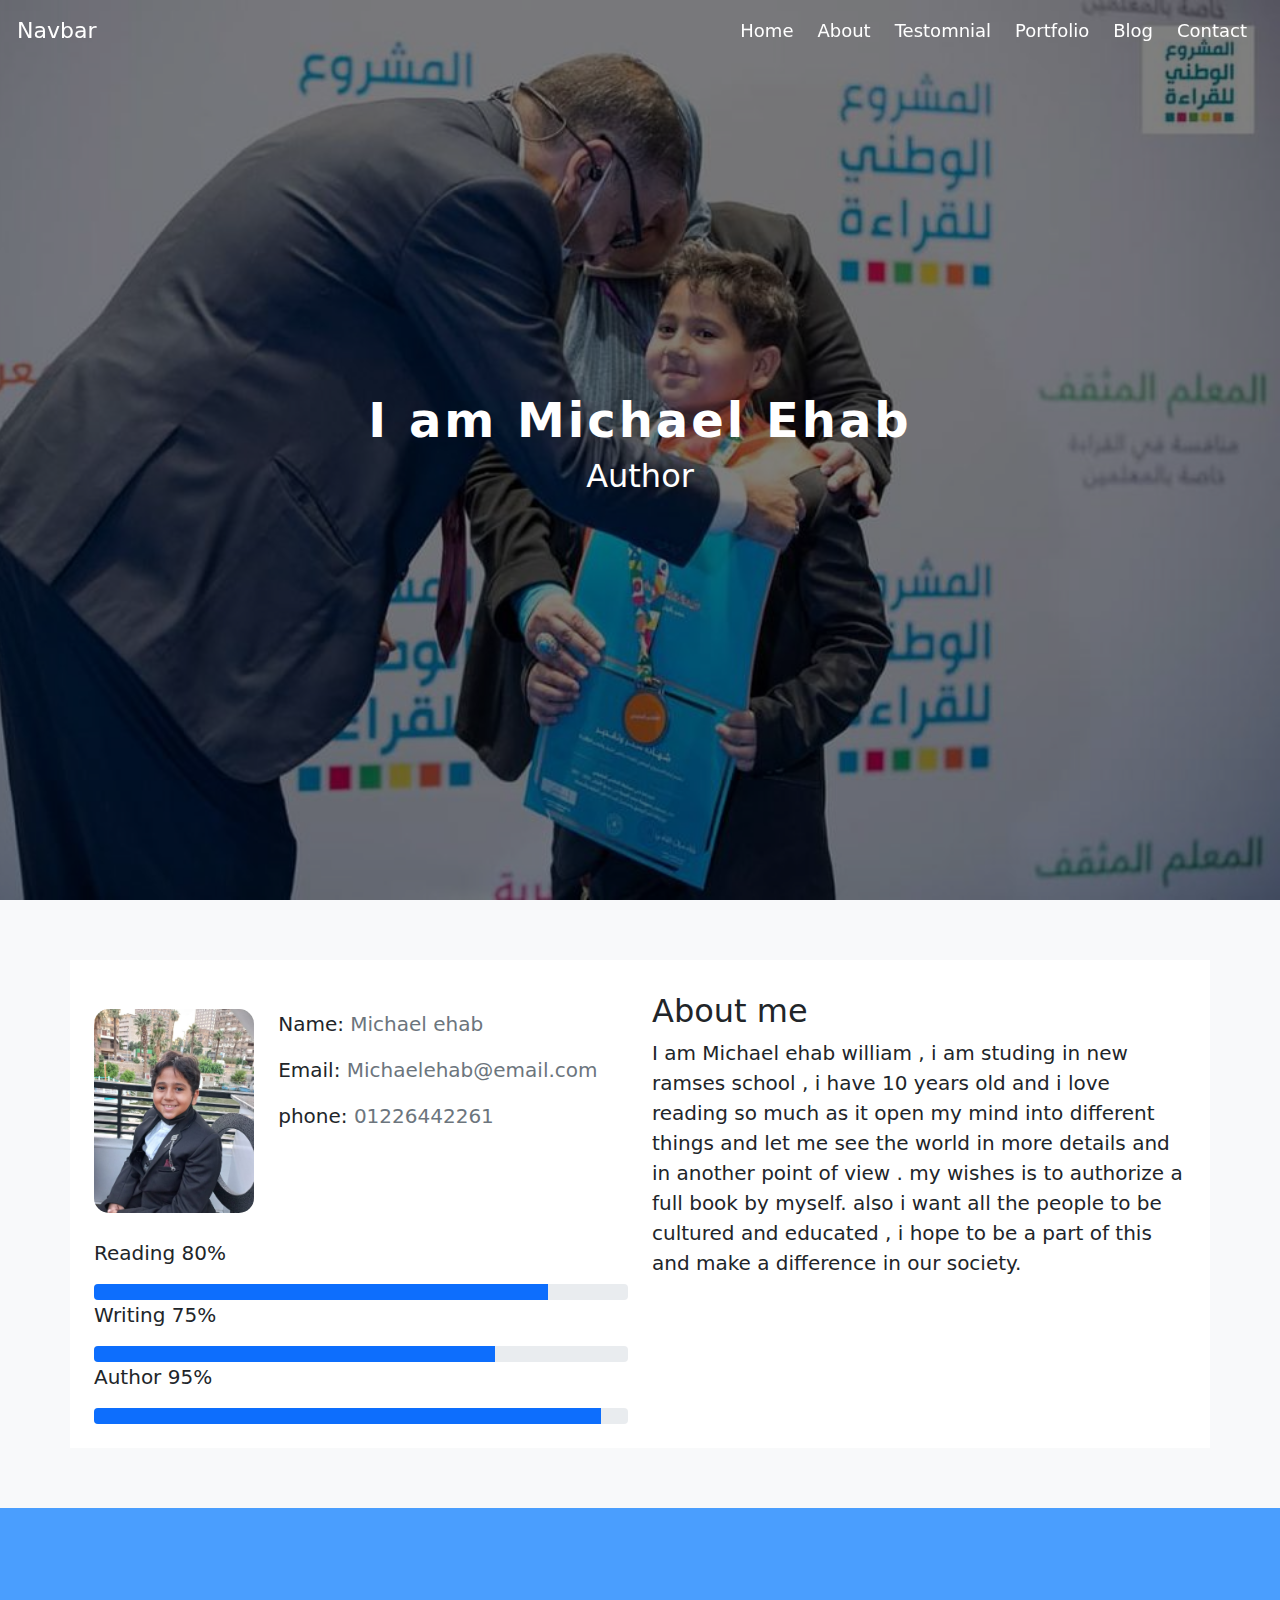
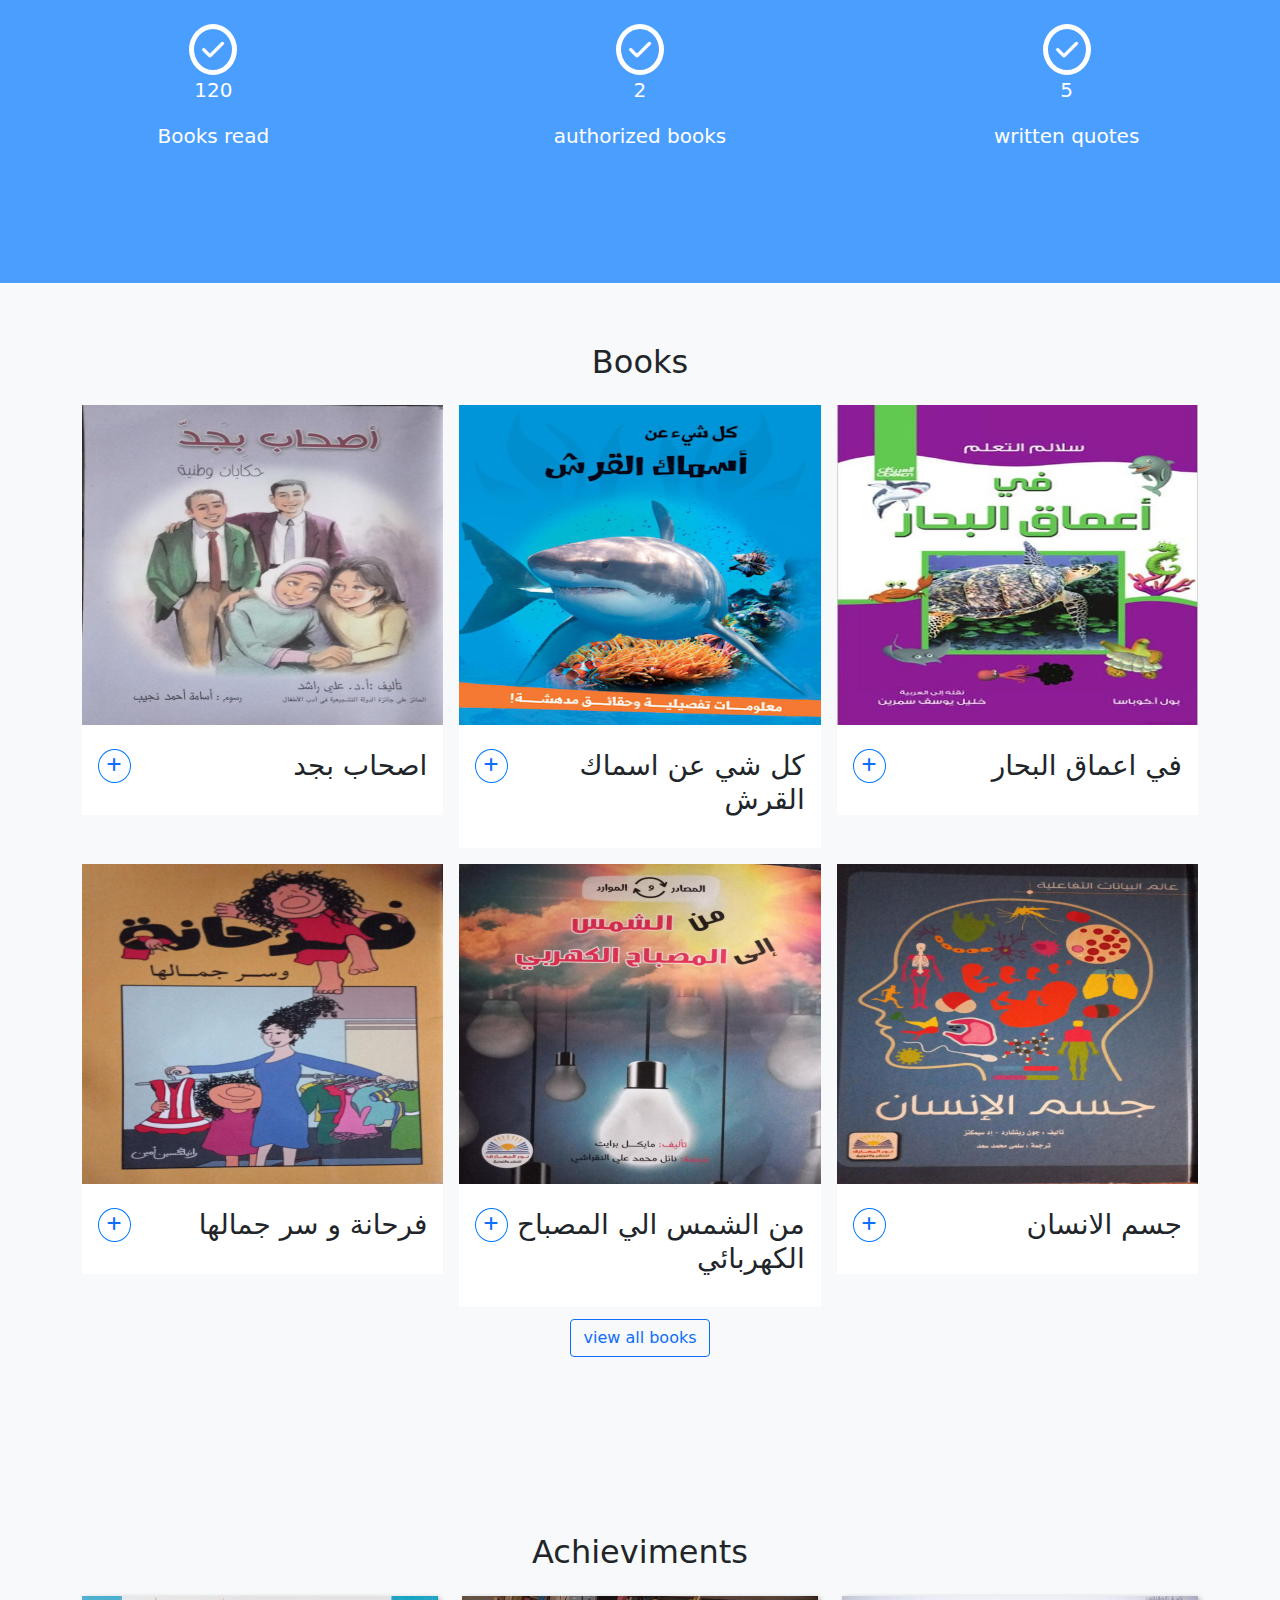
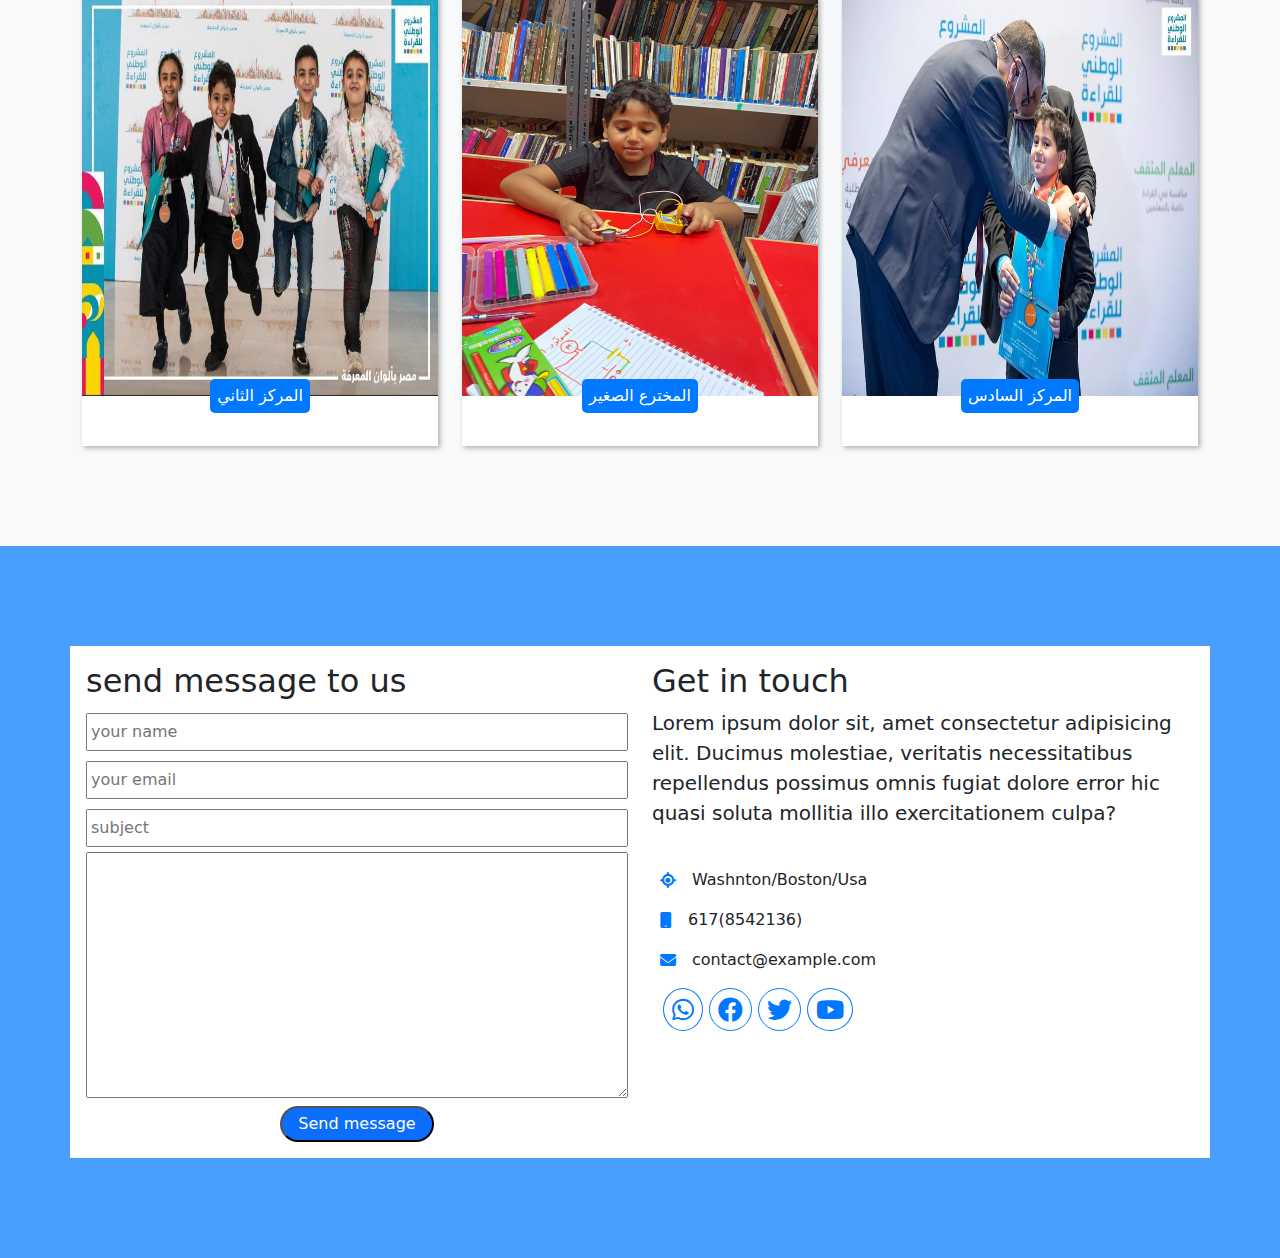
==== commit 30a1a3cb: "Update index.html" ====
--- a/index.html
+++ b/index.html
@@ -234,7 +234,7 @@
                     </div>
                     <div class="content-port d-flex justify-content-between  bg-white p-3">
                         <div class="data">
-                            <h3 class="py-2"> في اعماق البحار</h3>
+                            <h3 class="py-2"> من الشمس الي المصباح الكهربائي</h3>
                            
                         </div>
                         <div
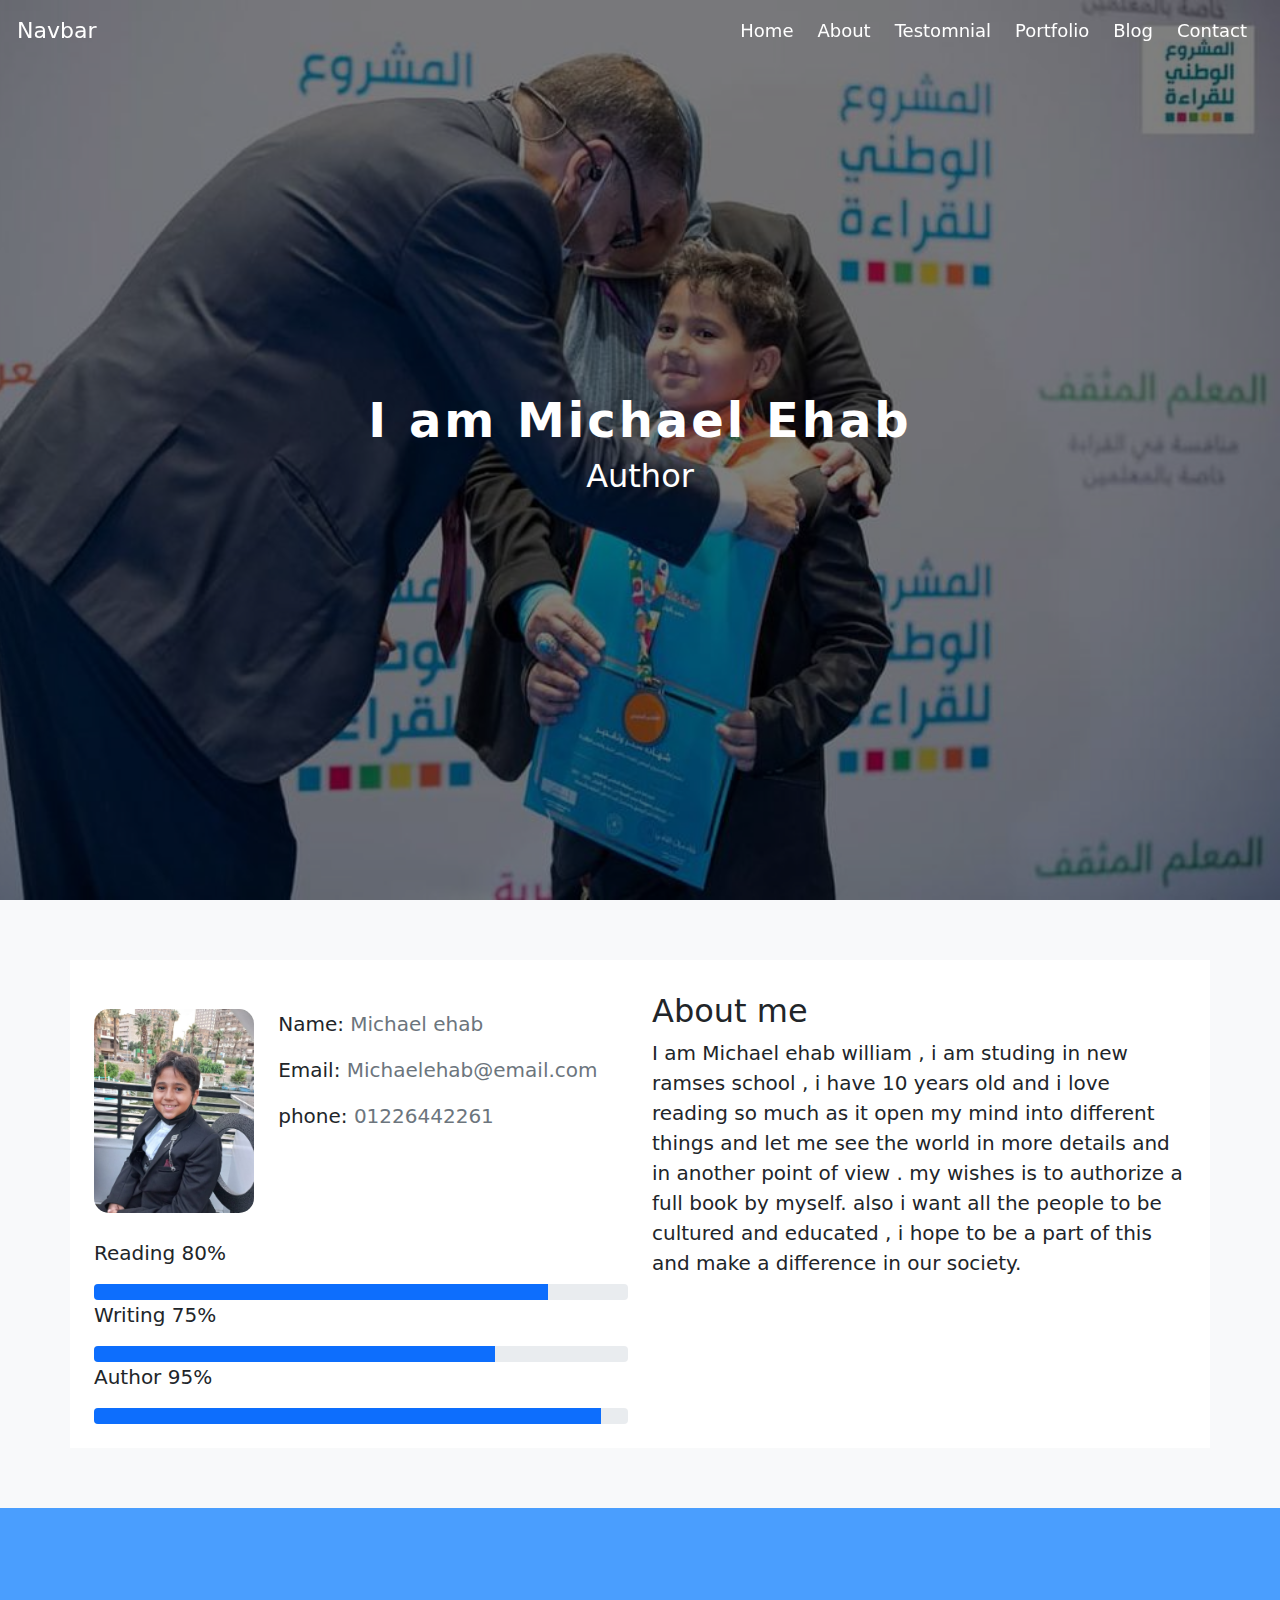
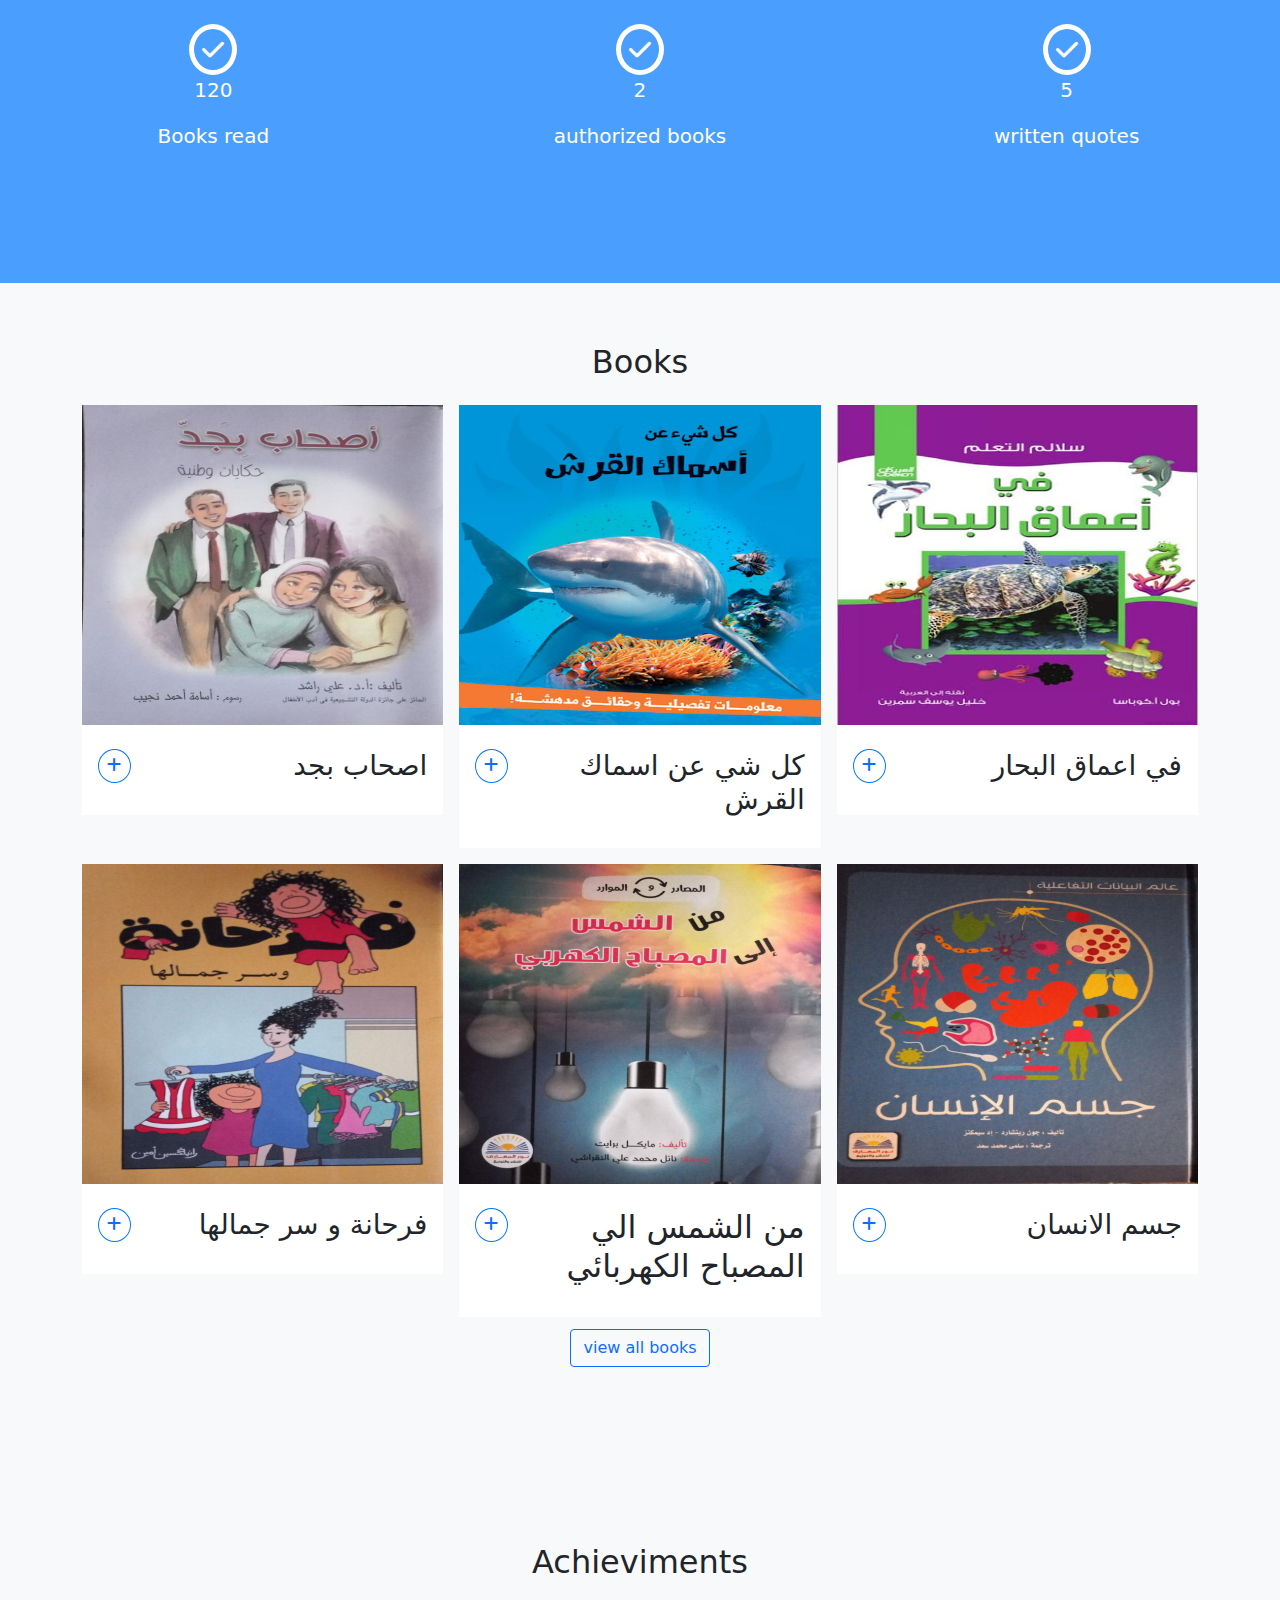
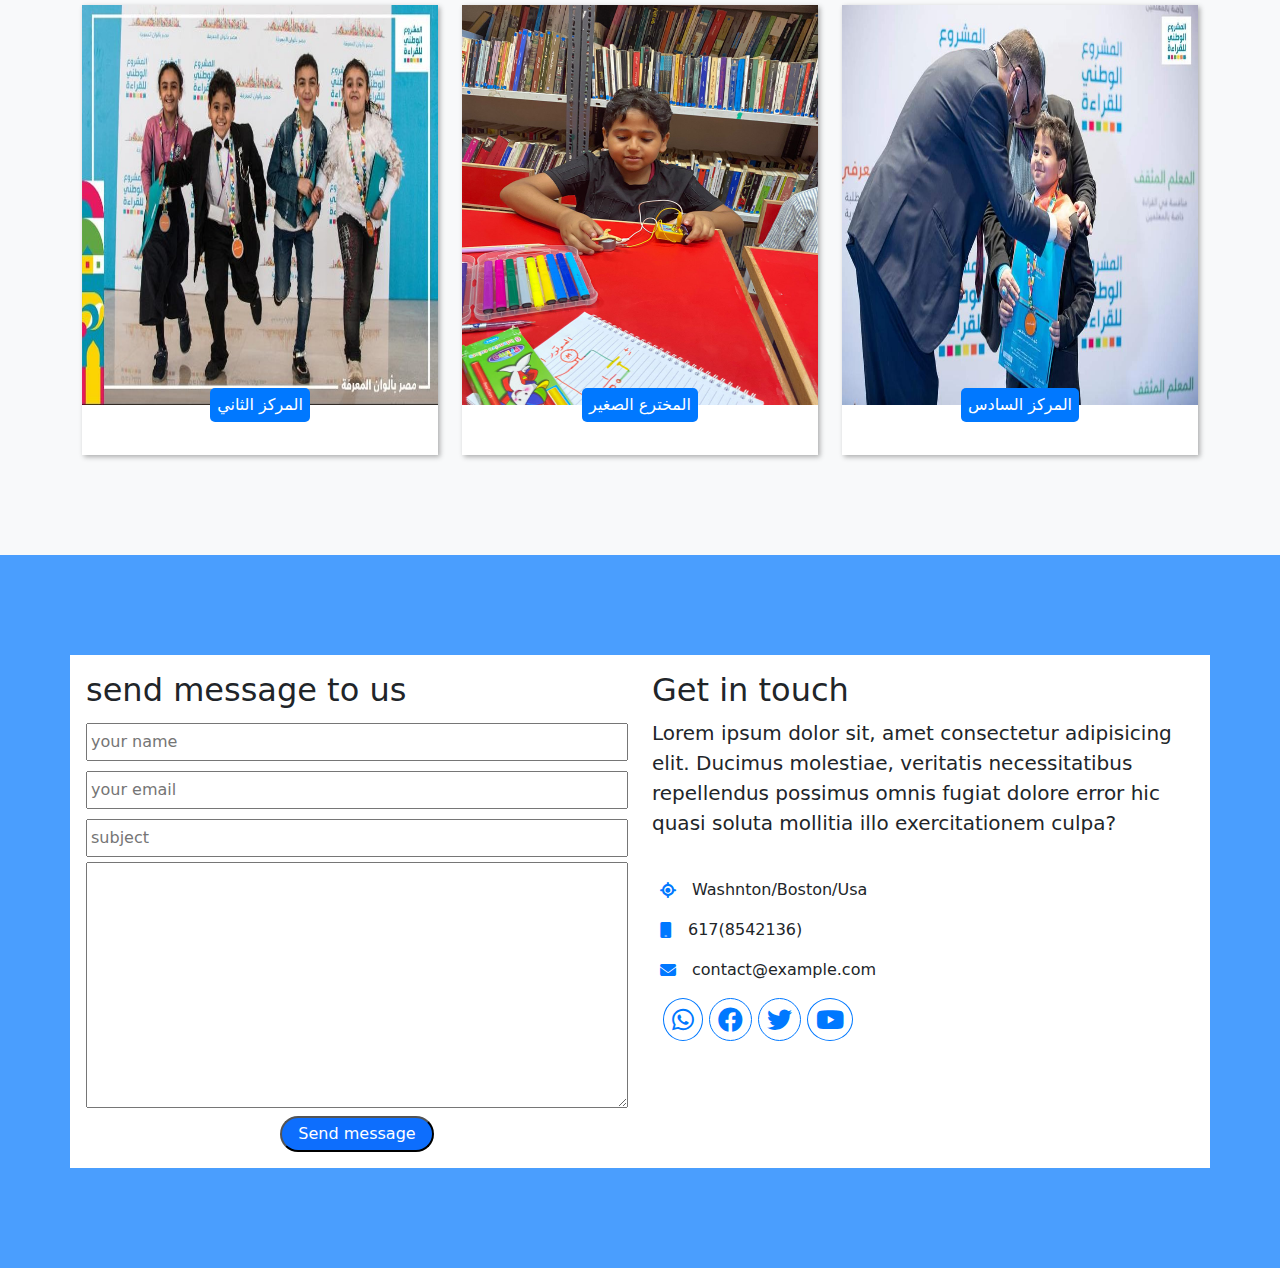
==== commit 880cc70b: "Update index.html" ====
--- a/index.html
+++ b/index.html
@@ -234,7 +234,7 @@
                     </div>
                     <div class="content-port d-flex justify-content-between  bg-white p-3">
                         <div class="data">
-                            <h3 class="py-2"> من الشمس الي المصباح الكهربائي</h3>
+                            <h2 class="py-2"> من الشمس الي المصباح الكهربائي</h2>
                            
                         </div>
                         <div
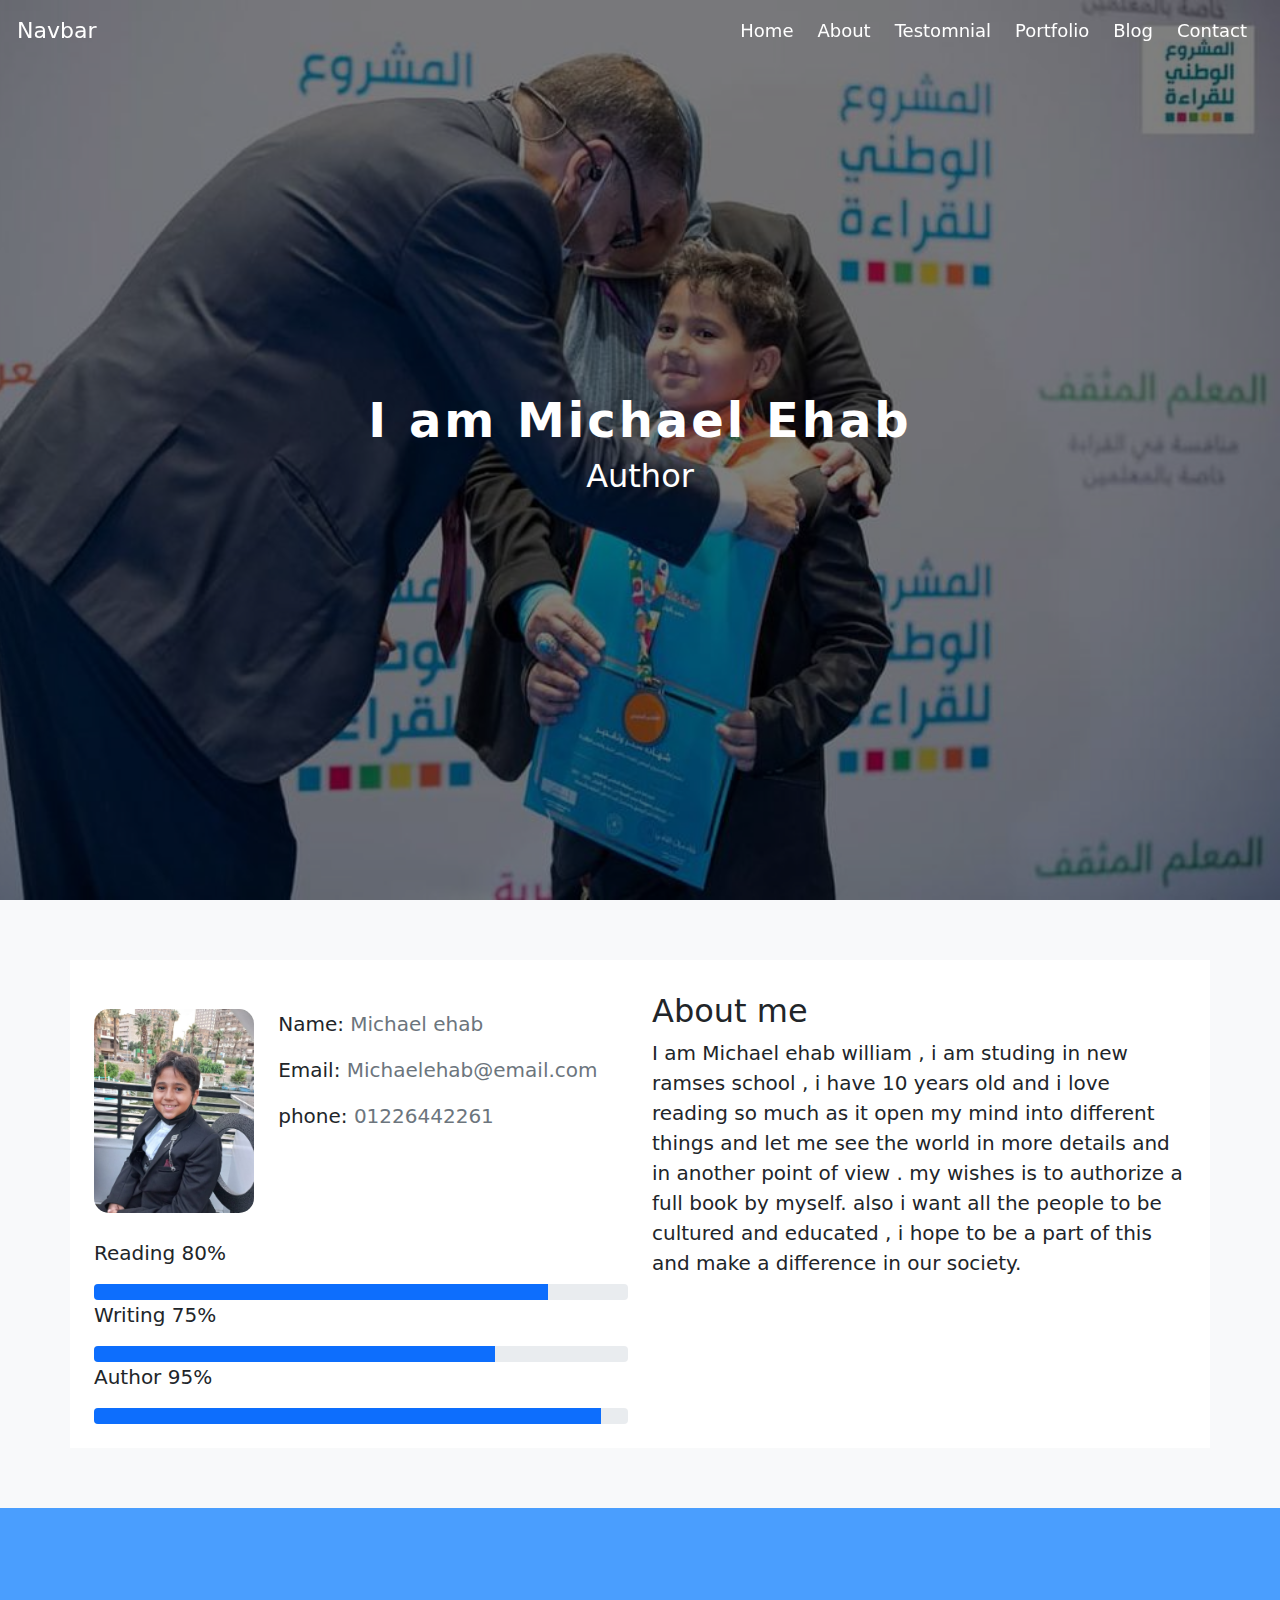
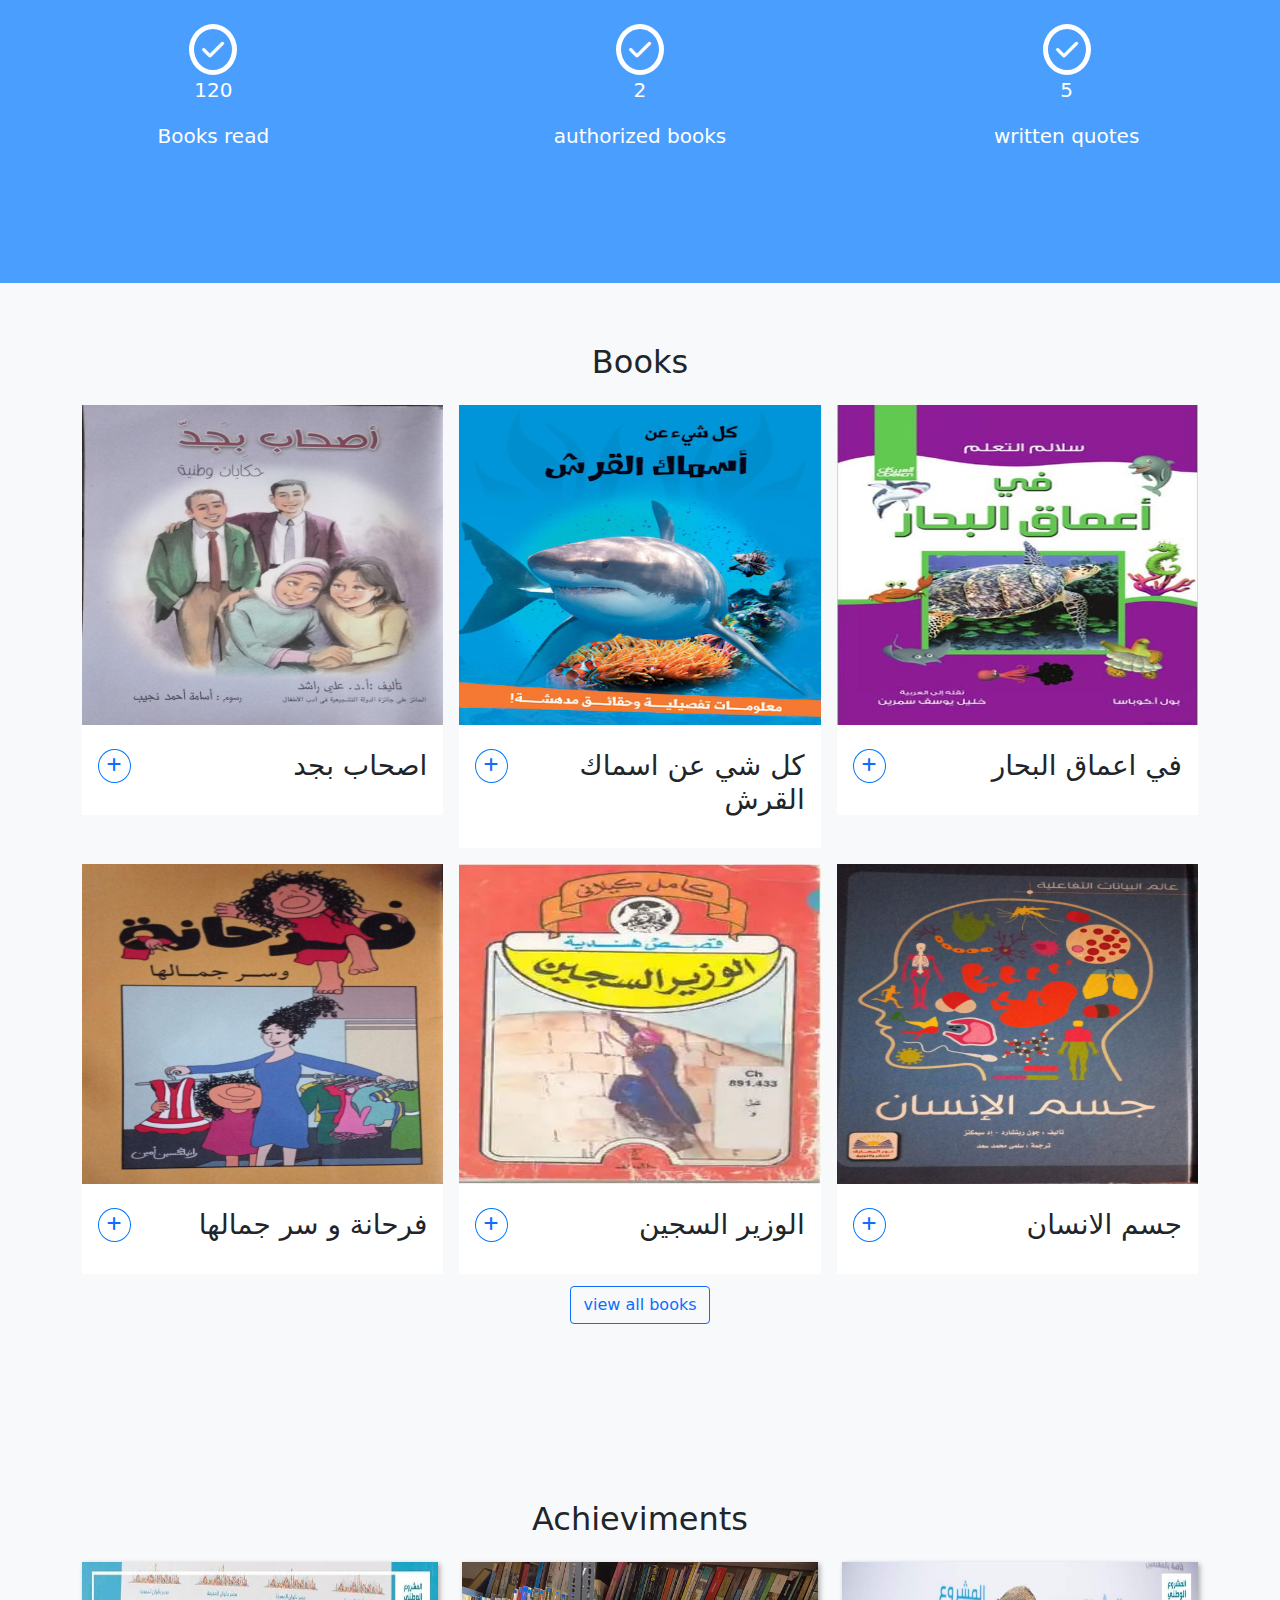
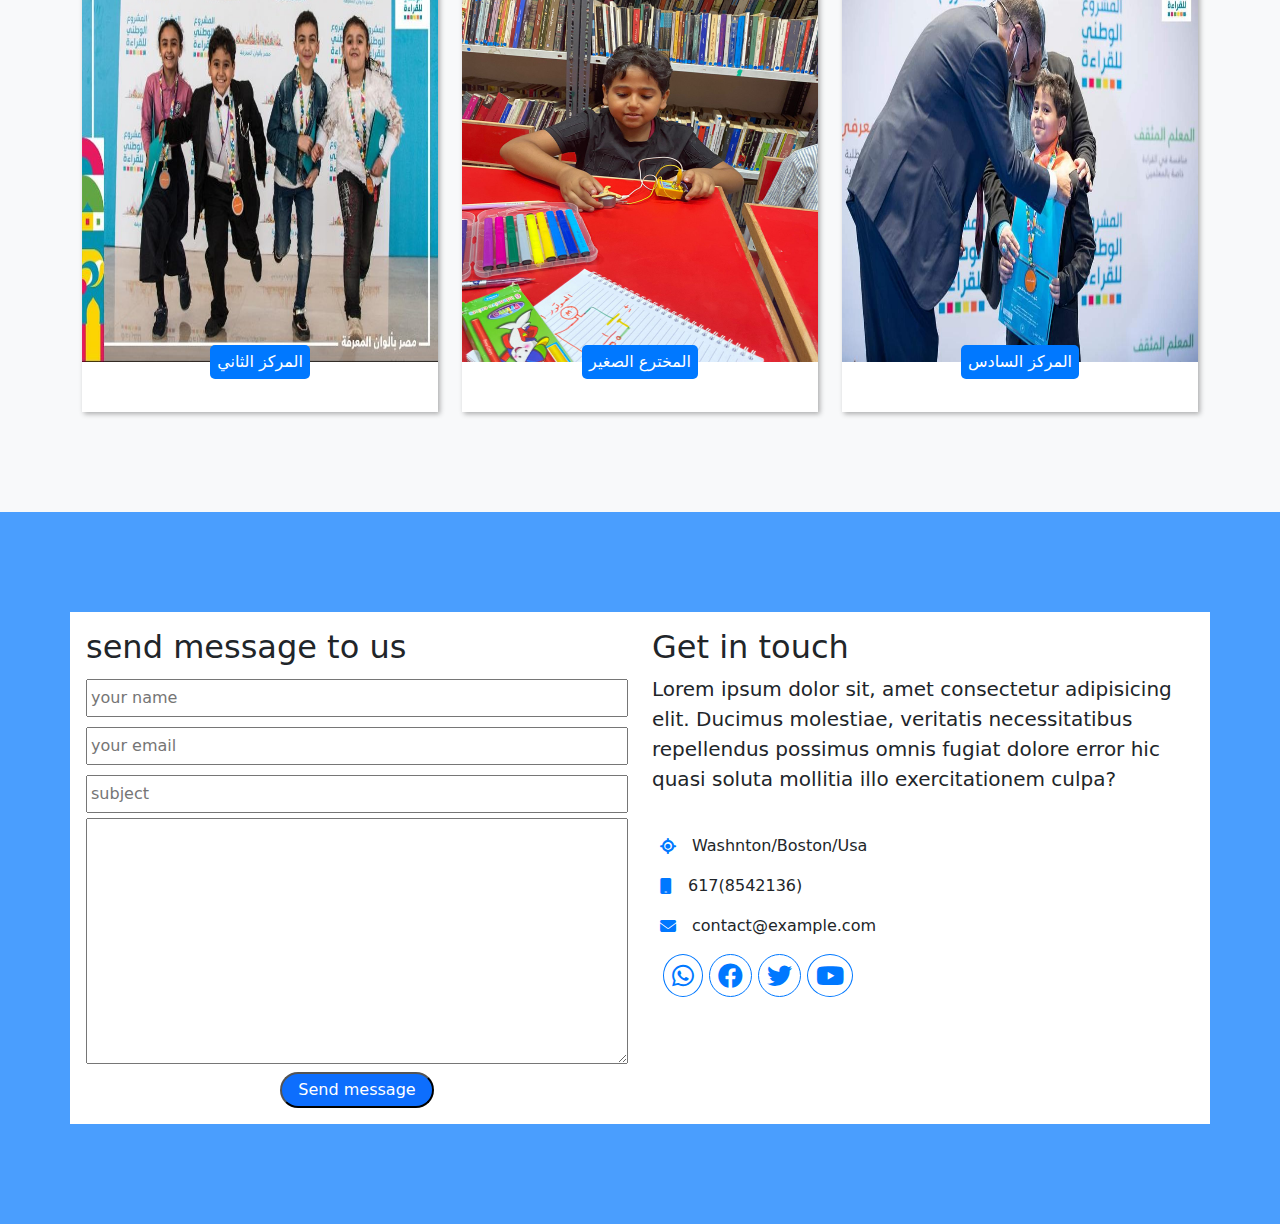
==== commit 88eed91d: "Update index.html" ====
--- a/index.html
+++ b/index.html
@@ -230,11 +230,11 @@
 
                 <div class="col-lg-4 overflow-hidden">
                     <div class="overflow-hidden">
-                        <img class="img-portfolio" src="images/IMG-20220711-WA0016.jpg">
-                    </div>
-                    <div class="content-port d-flex justify-content-between  bg-white p-3">
-                        <div class="data">
-                            <h2 class="py-2"> من الشمس الي المصباح الكهربائي</h2>
+                        <img class="img-portfolio" src="images/IMG-20220710-WA0007.jpg">
+                    </div>
+                    <div class="content-port d-flex justify-content-between  bg-white p-3">
+                        <div class="data">
+                            <h3 class="py-2"> الوزير السجين</h3>
                            
                         </div>
                         <div
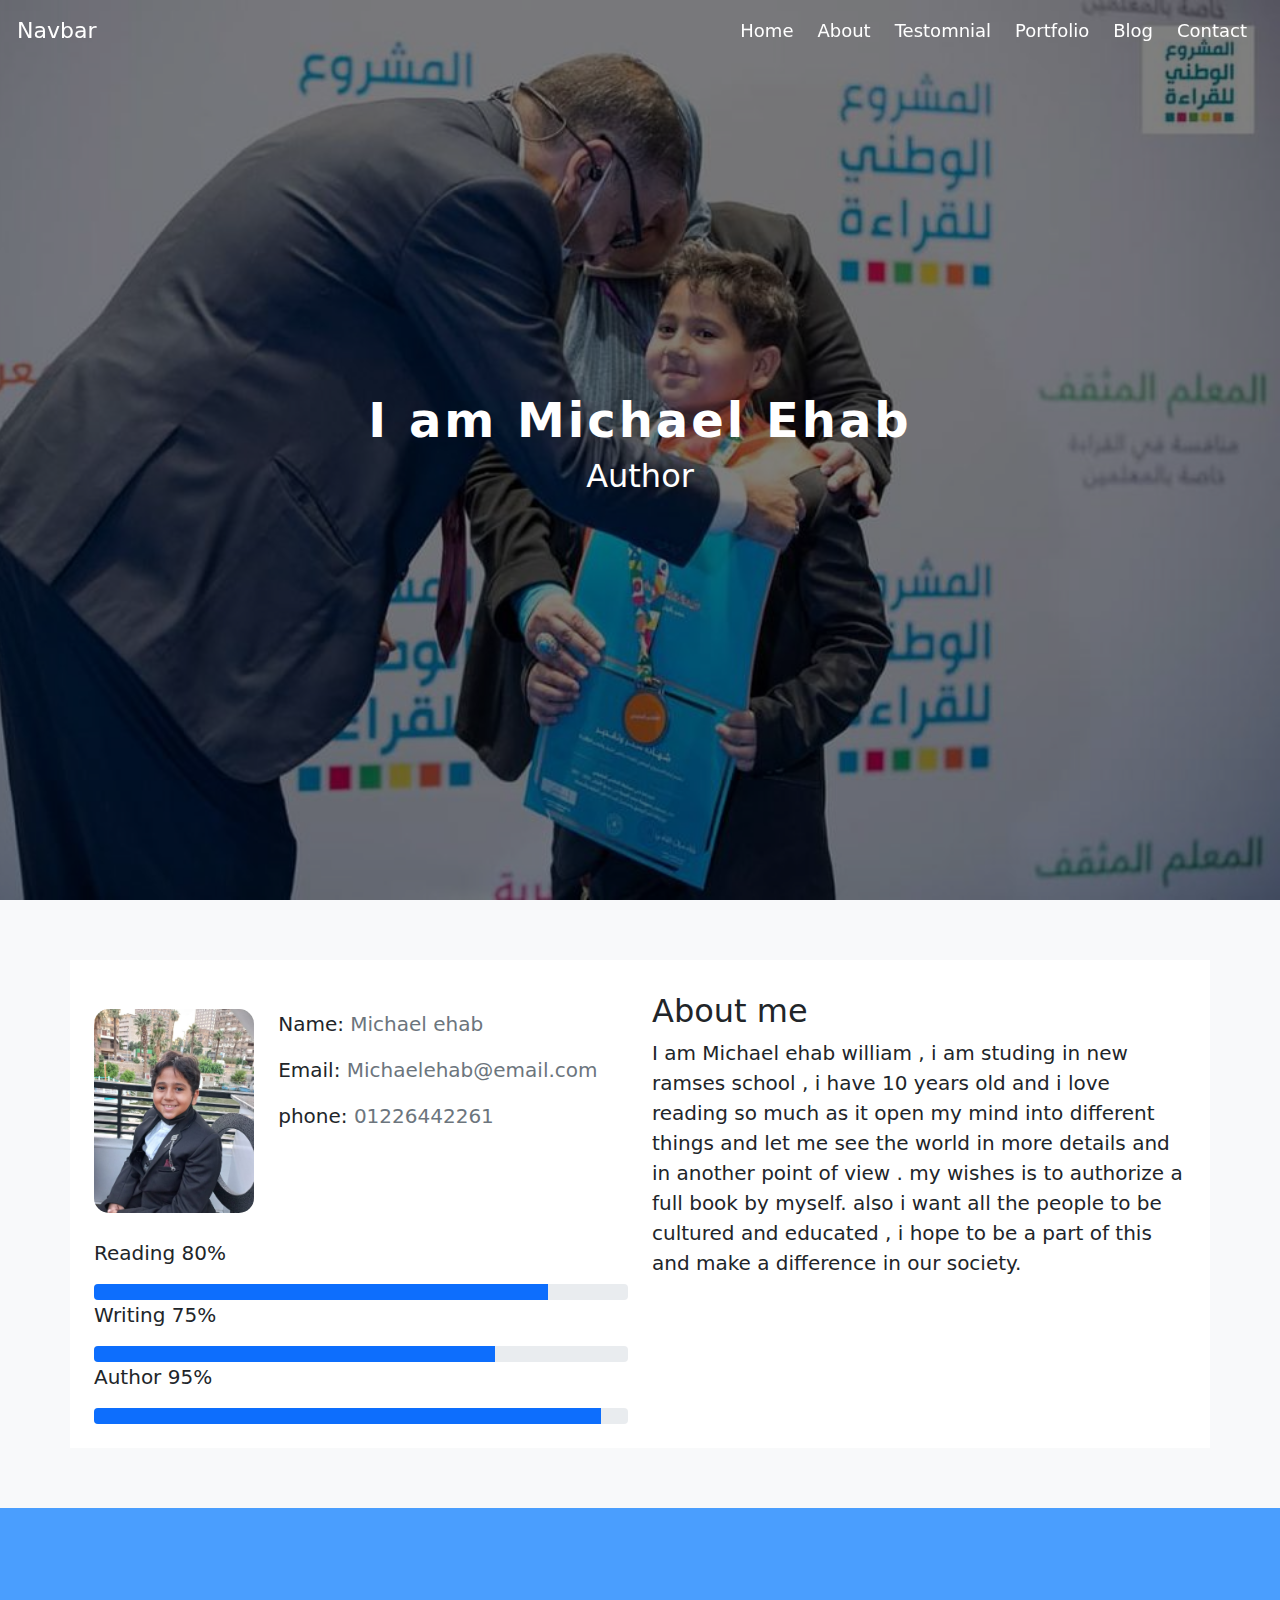
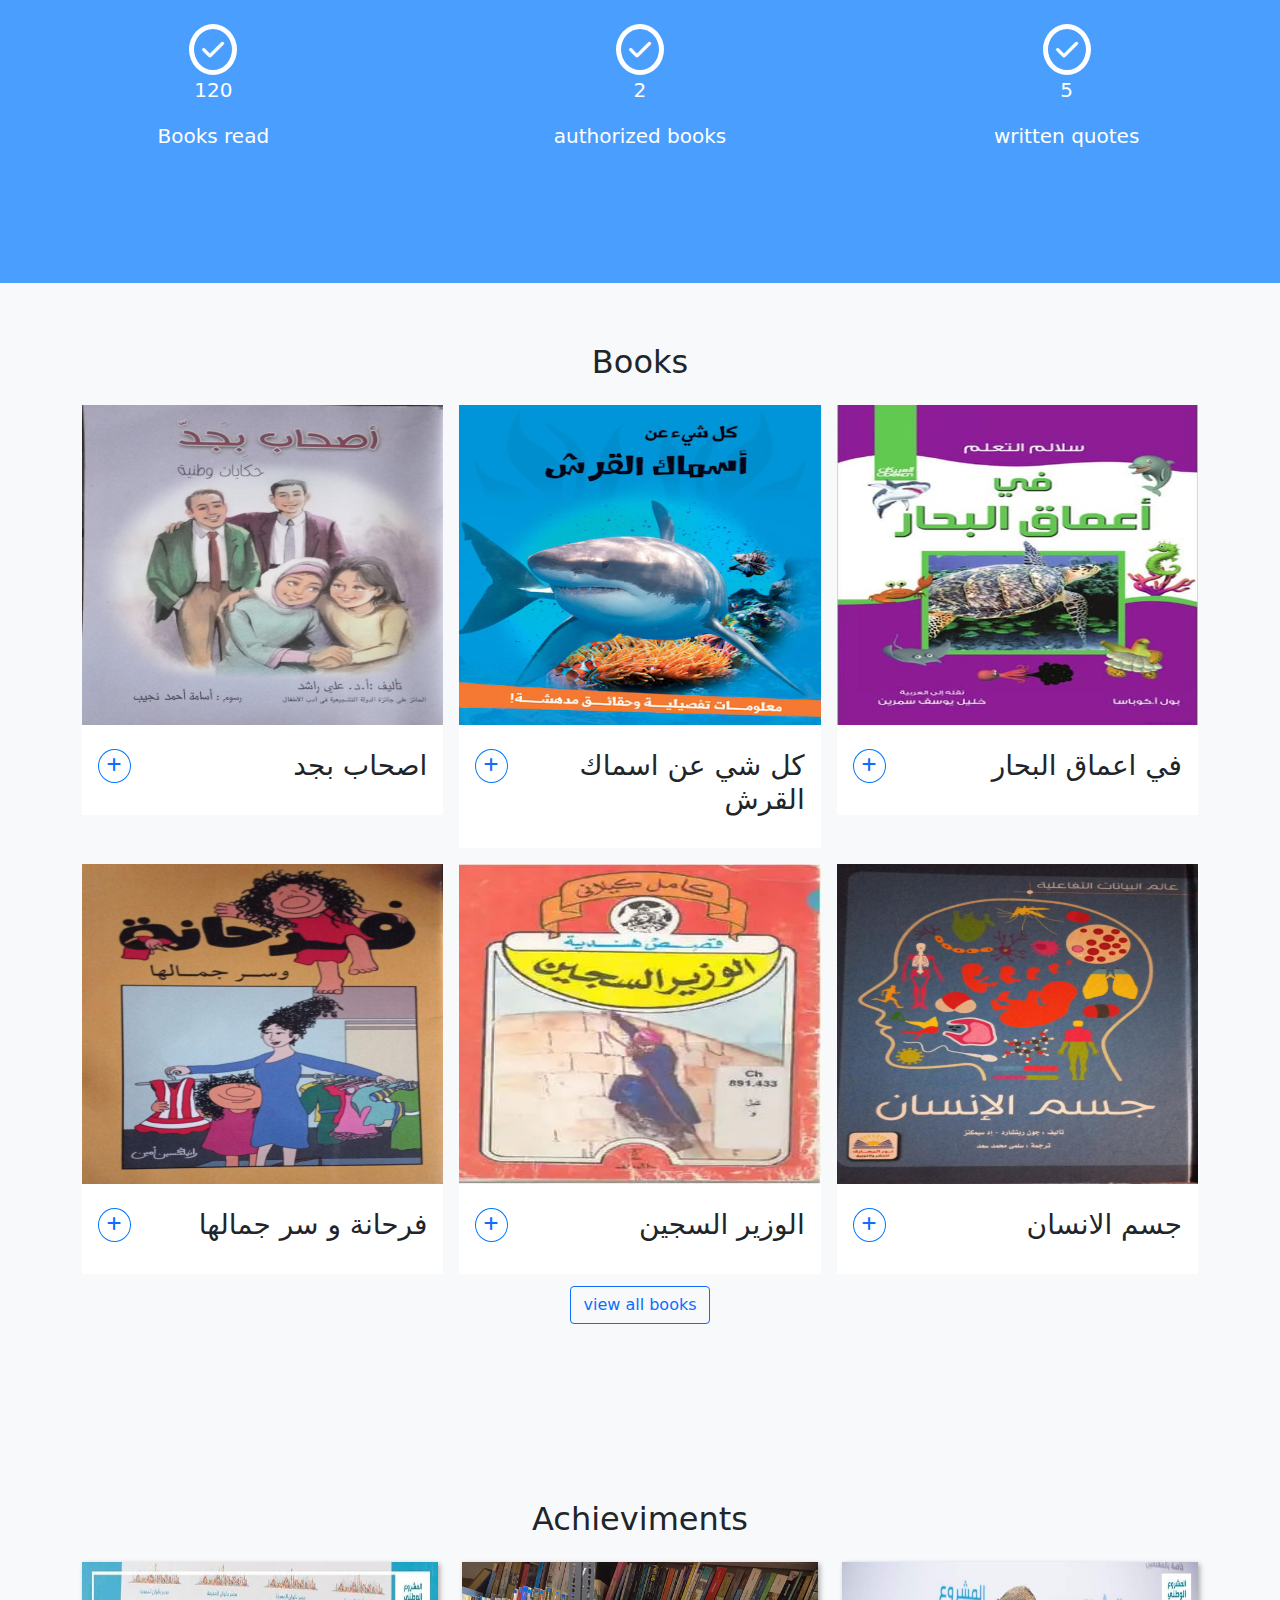
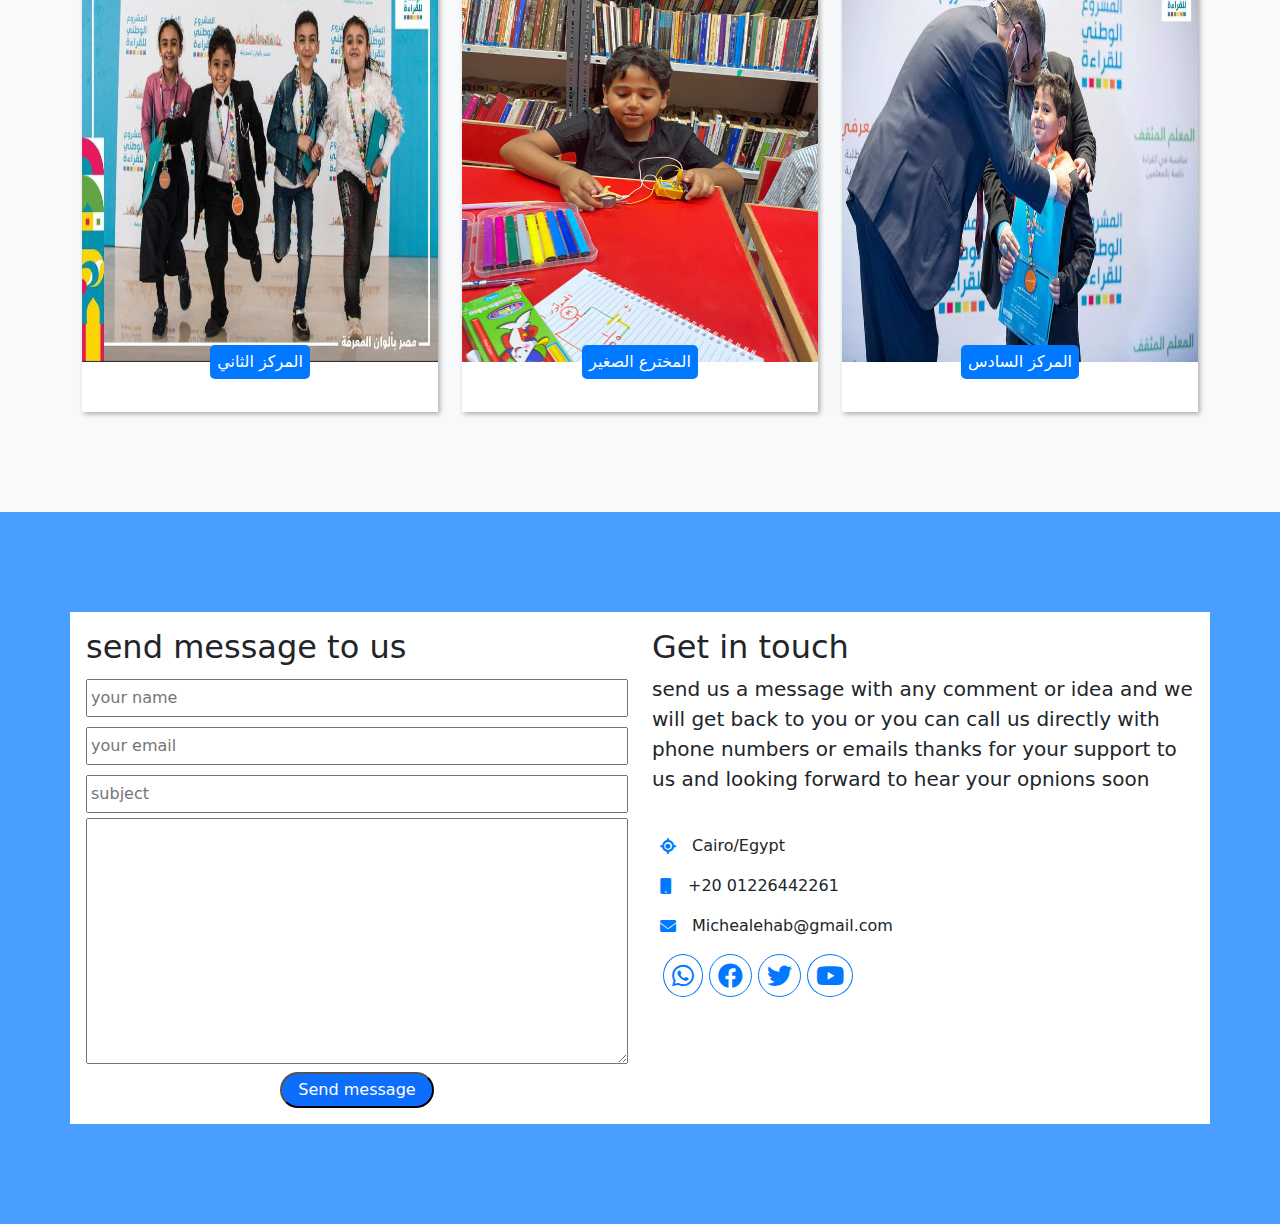
==== commit 7cb1ed36: "Update index.html" ====
--- a/index.html
+++ b/index.html
@@ -163,7 +163,7 @@
                     <div class="content-port d-flex justify-content-between  bg-white p-3">
                         <div class="data">
                             <h3 class="py-2"> في اعماق البحار</h3>
-                          
+
                         </div>
                         <div
                             class="ico-portfolio rounded-circle d-flex justify-content-center align-items-center py-3 px-2 mt-2">
@@ -181,7 +181,7 @@
                     <div class="content-port d-flex justify-content-between  bg-white p-3">
                         <div class="data">
                             <h3 class="py-2"> كل شي عن اسماك القرش</h3>
-                           
+
                         </div>
                         <div
                             class="ico-portfolio rounded-circle d-flex justify-content-center align-items-center py-3 px-2 mt-2">
@@ -199,7 +199,7 @@
                     <div class="content-port d-flex justify-content-between  bg-white p-3">
                         <div class="data">
                             <h3 class="py-2"> اصحاب بجد</h3>
-                           
+
                         </div>
                         <div
                             class="ico-portfolio rounded-circle d-flex justify-content-center align-items-center py-3 px-2 mt-2">
@@ -217,7 +217,7 @@
                     <div class="content-port d-flex justify-content-between  bg-white p-3">
                         <div class="data">
                             <h3 class="py-2"> جسم الانسان</h3>
-                           
+
                         </div>
                         <div
                             class="ico-portfolio rounded-circle d-flex justify-content-center align-items-center py-3 px-2 mt-2">
@@ -235,7 +235,7 @@
                     <div class="content-port d-flex justify-content-between  bg-white p-3">
                         <div class="data">
                             <h3 class="py-2"> الوزير السجين</h3>
-                           
+
                         </div>
                         <div
                             class="ico-portfolio rounded-circle d-flex justify-content-center align-items-center py-3 px-2 mt-2">
@@ -253,7 +253,7 @@
                     <div class="content-port d-flex justify-content-between  bg-white p-3">
                         <div class="data">
                             <h3 class="py-2"> فرحانة و سر جمالها</h3>
-                           
+
                         </div>
                         <div
                             class="ico-portfolio rounded-circle d-flex justify-content-center align-items-center py-3 px-2 mt-2">
@@ -269,7 +269,7 @@
                     <button class="btn btn-outline-primary mx-auto mt-2"> view all books </button>
                 </a>
             </div>
-          
+
         </div>
     </div>
 
@@ -283,7 +283,7 @@
                         <div class="d-flex justify-content-center">
                             <p class="text-center cat-blog"> المركز الثاني </p>
                         </div>
-                       
+
                     </div>
                 </div>
                 <div class="col-lg-4">
@@ -292,7 +292,7 @@
                         <div class="d-flex justify-content-center">
                             <p class="text-center cat-blog"> المخترع الصغير</p>
                         </div>
-                        
+
                     </div>
                 </div>
                 <div class="col-lg-4">
@@ -301,7 +301,7 @@
                         <div class="d-flex justify-content-center">
                             <p class="text-center cat-blog"> المركز السادس</p>
                         </div>
-                       
+
                     </div>
                 </div>
             </div>
@@ -324,22 +324,23 @@
                 </div>
                 <div class="col-lg-6">
                     <h2> Get in touch</h2>
-                    <p class="lead"> Lorem ipsum dolor sit, amet consectetur adipisicing elit. Ducimus molestiae,
-                        veritatis
-                        necessitatibus repellendus possimus omnis fugiat dolore error hic quasi soluta mollitia illo
-                        exercitationem culpa?</p>
+                    <p class="lead"> send us a message with any comment or idea and we will get back to you or you can
+                        call us directly with phone numbers or emails
+                        thanks for your support to us and looking forward to hear your opnions soon 
+                       
+                    </p>
                     <div class="info pt-4 ">
                         <div class="icons-contact d-flex ">
                             <i class="fa-solid fa-location pt-1 ps-2 "></i>
-                            <p class="ps-3 text-capitalize"> washnton/boston/usa</p>
+                            <p class="ps-3 text-capitalize"> Cairo/Egypt</p>
                         </div>
                         <div class="icons-contact d-flex ">
                             <i class="fa-solid fa-mobile pt-1 ps-2 "></i>
-                            <p class="ps-3"> 617(8542136)</p>
+                            <p class="ps-3"> +20 01226442261</p>
                         </div>
                         <div class="icons-contact d-flex ">
                             <i class="fa-solid fa-envelope pt-1 ps-2 "></i>
-                            <p class="ps-3"> contact@example.com</p>
+                            <p class="ps-3"> Michealehab@gmail.com</p>
                         </div>
                     </div>
                     <div class="social-media d-flex ps-2">
